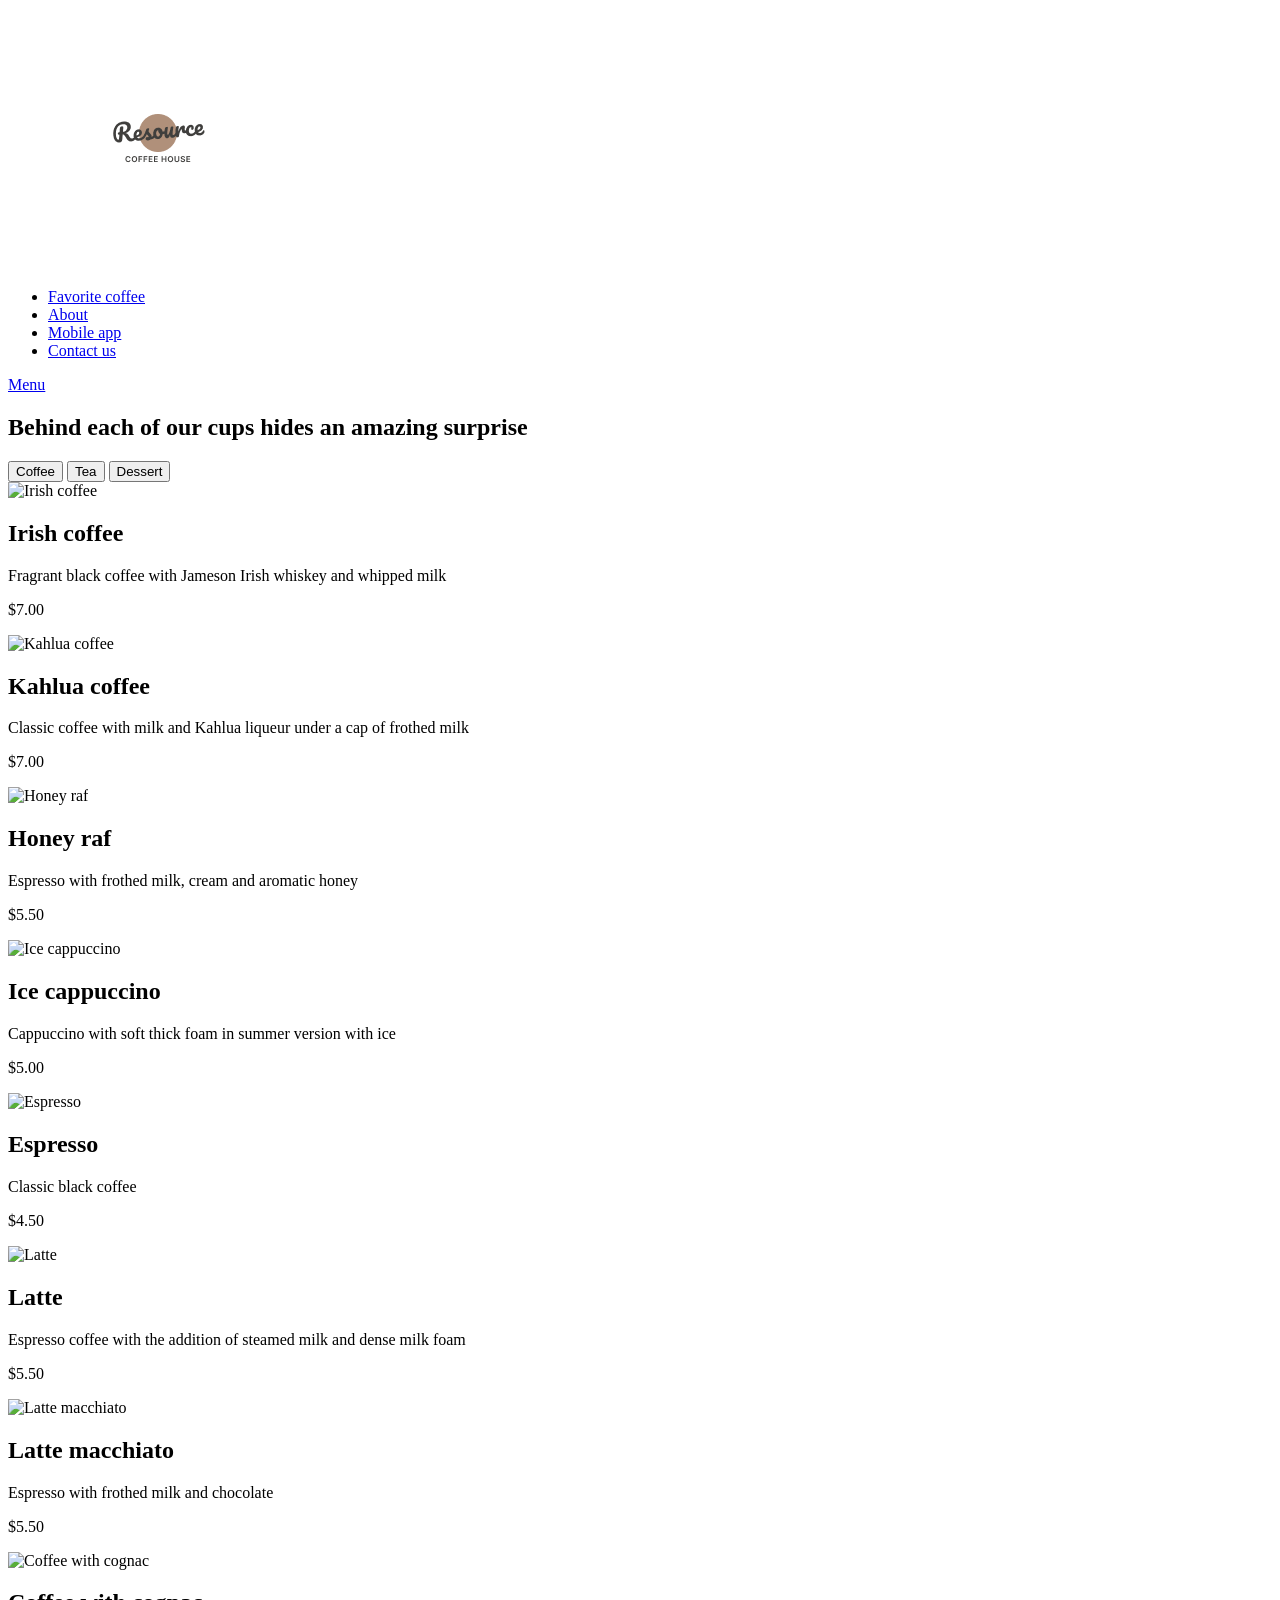
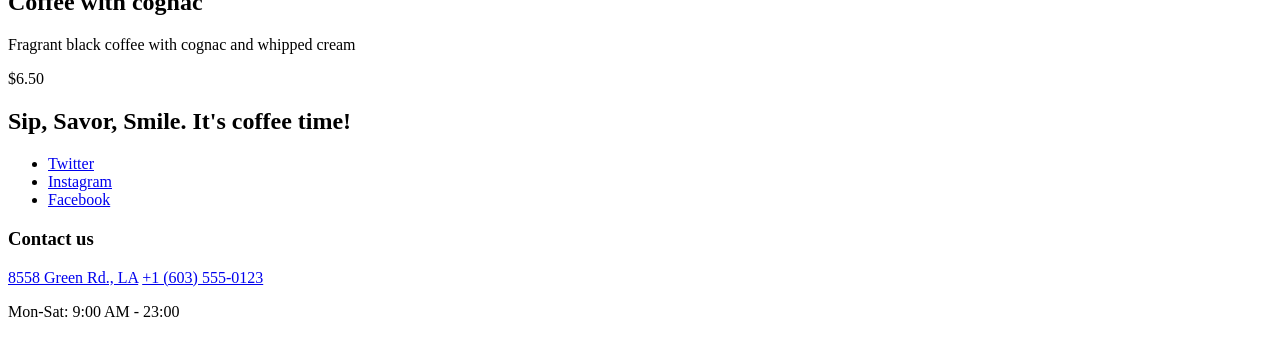
==== menu.html @ c52bccf4 "feat: add menu page markup" ====
<!doctype html>
<html lang="en">
  <head>
    <meta charset="UTF-8" />
    <meta name="viewport" content="width=device-width, initial-scale=1.0" />
    <title>Menu | Coffee House</title>
  </head>
  <body>
    <header class="header">
      <a class="logo" href="./index.html" aria-label="Coffee House home">
        <img class="logo__image" src="./images/Logo.png" alt="Coffee House" />
      </a>

      <nav class="nav" aria-label="Primary navigation">
        <ul class="nav__list">
          <li class="nav__item">
            <a class="nav__link" href="./index.html#favorite">Favorite coffee</a>
          </li>
          <li class="nav__item">
            <a class="nav__link" href="./index.html#about">About</a>
          </li>
          <li class="nav__item">
            <a class="nav__link" href="./index.html#mobile-app">Mobile app</a>
          </li>
          <li class="nav__item">
            <a class="nav__link" href="#contacts">Contact us</a>
          </li>
        </ul>
      </nav>

      <a class="menu-link" href="./menu.html">Menu</a>
    </header>

    <main class="main">
      <section class="menu">
        <h1 class="menu__title">
          Behind each of our cups hides an <span class="menu__title-accent">amazing surprise</span>
        </h1>

        <div class="menu__categories">
          <button class="menu__category menu__category--active" type="button">Coffee</button>
          <button class="menu__category" type="button">Tea</button>
          <button class="menu__category" type="button">Dessert</button>
        </div>

        <div class="menu__cards">
          <article class="product-card">
            <img class="product-card__image" src="./images/coffee-1.jpg" alt="Irish coffee" />
            <h2 class="product-card__title">Irish coffee</h2>
            <p class="product-card__text">Fragrant black coffee with Jameson Irish whiskey and whipped milk</p>
            <p class="product-card__price">$7.00</p>
          </article>

          <article class="product-card">
            <img class="product-card__image" src="./images/coffee-2.jpg" alt="Kahlua coffee" />
            <h2 class="product-card__title">Kahlua coffee</h2>
            <p class="product-card__text">Classic coffee with milk and Kahlua liqueur under a cap of frothed milk</p>
            <p class="product-card__price">$7.00</p>
          </article>

          <article class="product-card">
            <img class="product-card__image" src="./images/coffee-3.jpg" alt="Honey raf" />
            <h2 class="product-card__title">Honey raf</h2>
            <p class="product-card__text">Espresso with frothed milk, cream and aromatic honey</p>
            <p class="product-card__price">$5.50</p>
          </article>

          <article class="product-card">
            <img class="product-card__image" src="./images/coffee-4.jpg" alt="Ice cappuccino" />
            <h2 class="product-card__title">Ice cappuccino</h2>
            <p class="product-card__text">Cappuccino with soft thick foam in summer version with ice</p>
            <p class="product-card__price">$5.00</p>
          </article>

          <article class="product-card">
            <img class="product-card__image" src="./images/coffee-5.jpg" alt="Espresso" />
            <h2 class="product-card__title">Espresso</h2>
            <p class="product-card__text">Classic black coffee</p>
            <p class="product-card__price">$4.50</p>
          </article>

          <article class="product-card">
            <img class="product-card__image" src="./images/coffee-6.jpg" alt="Latte" />
            <h2 class="product-card__title">Latte</h2>
            <p class="product-card__text">Espresso coffee with the addition of steamed milk and dense milk foam</p>
            <p class="product-card__price">$5.50</p>
          </article>

          <article class="product-card">
            <img class="product-card__image" src="./images/coffee-7.jpg" alt="Latte macchiato" />
            <h2 class="product-card__title">Latte macchiato</h2>
            <p class="product-card__text">Espresso with frothed milk and chocolate</p>
            <p class="product-card__price">$5.50</p>
          </article>

          <article class="product-card">
            <img class="product-card__image" src="./images/coffee-8.jpg" alt="Coffee with cognac" />
            <h2 class="product-card__title">Coffee with cognac</h2>
            <p class="product-card__text">Fragrant black coffee with cognac and whipped cream</p>
            <p class="product-card__price">$6.50</p>
          </article>
        </div>
      </section>
    </main>

    <footer class="footer" id="contacts">
      <div class="footer__content">
        <h2 class="footer__title">
          Sip, Savor, Smile. <span class="footer__title-accent">It's coffee time!</span>
        </h2>

        <ul class="socials">
          <li class="socials__item">
            <a class="socials__link" href="#">Twitter</a>
          </li>
          <li class="socials__item">
            <a class="socials__link" href="#">Instagram</a>
          </li>
          <li class="socials__item">
            <a class="socials__link" href="#">Facebook</a>
          </li>
        </ul>
      </div>

      <div class="contacts">
        <h3 class="contacts__title">Contact us</h3>
        <a class="contacts__link" href="https://maps.google.com/?q=8558+Green+Rd,+LA" target="_blank">8558 Green Rd., LA</a>
        <a class="contacts__link" href="tel:+16035550123">+1 (603) 555-0123</a>
        <p class="contacts__text">Mon-Sat: 9:00 AM - 23:00</p>
      </div>
    </footer>
  </body>
</html>
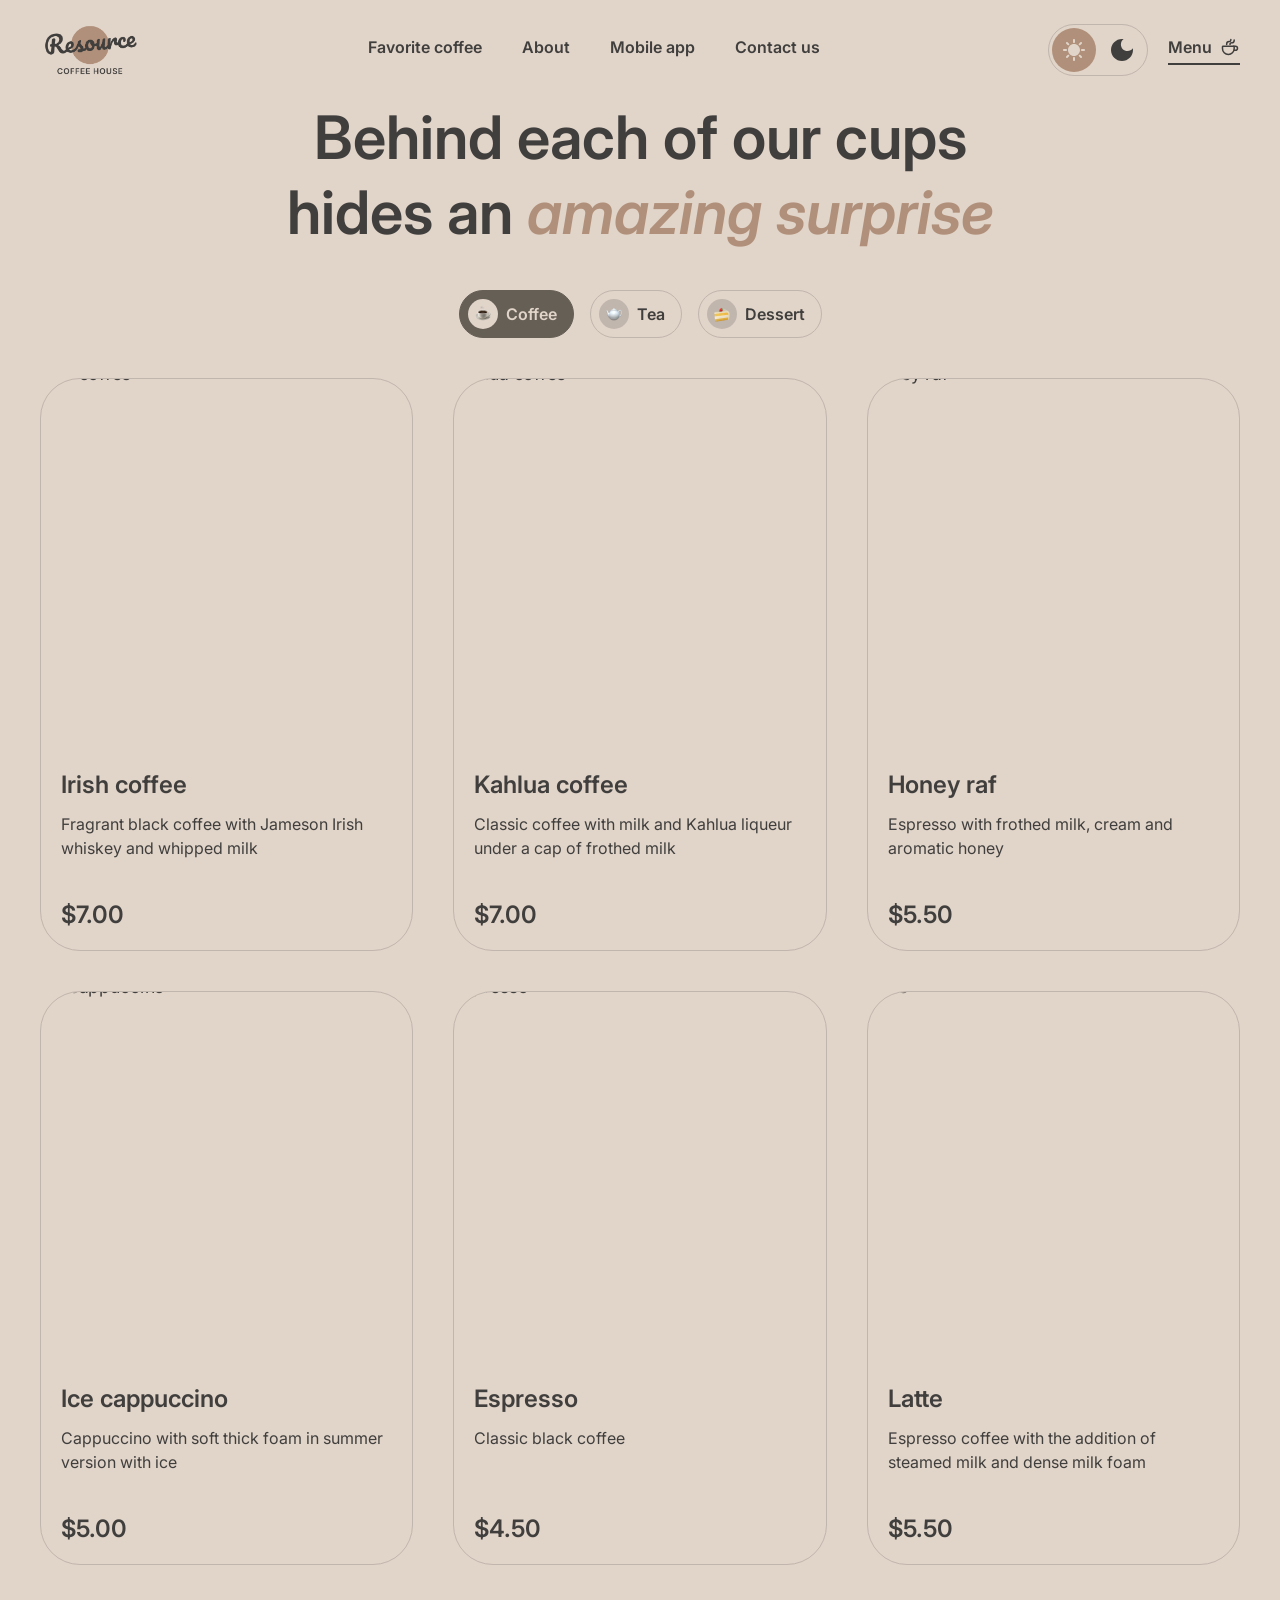
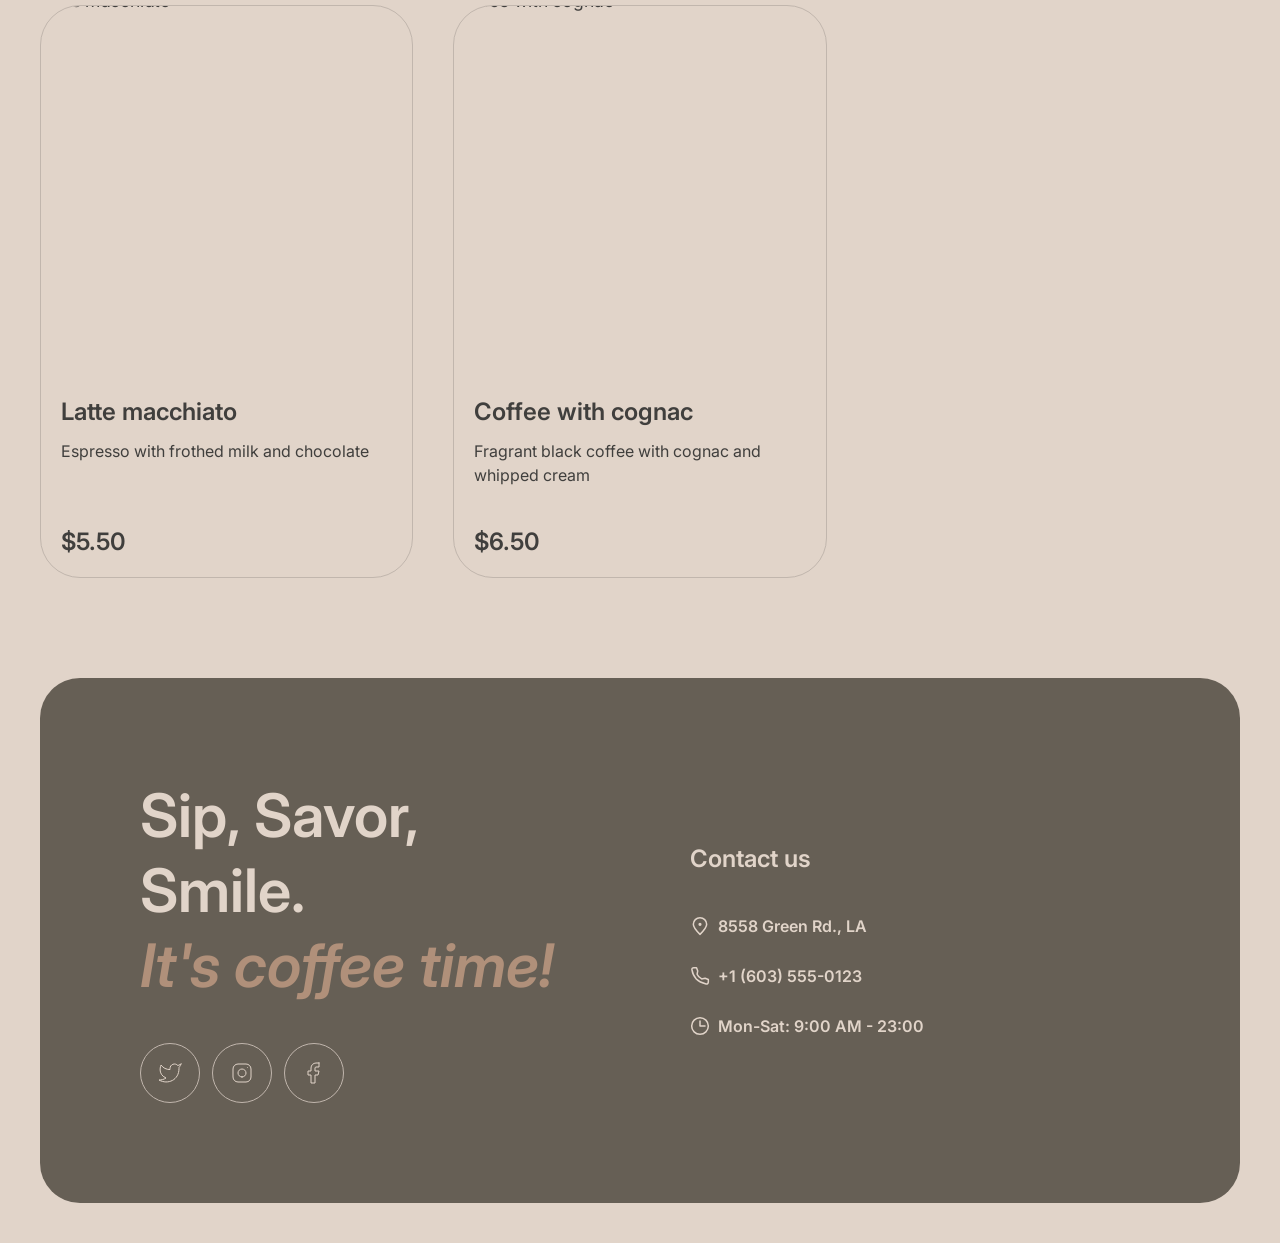
==== commit cb156efd: "feat: complete coffee house responsive layout" ====
--- a/menu.html
+++ b/menu.html
@@ -4,129 +4,243 @@
     <meta charset="UTF-8" />
     <meta name="viewport" content="width=device-width, initial-scale=1.0" />
     <title>Menu | Coffee House</title>
+    <link rel="preconnect" href="https://fonts.googleapis.com" />
+    <link rel="preconnect" href="https://fonts.gstatic.com" crossorigin />
+    <link href="https://fonts.googleapis.com/css2?family=Inter:ital,wght@0,400;0,600;1,600&display=swap" rel="stylesheet" />
+    <link rel="stylesheet" href="./styles.css" />
   </head>
   <body>
     <header class="header">
-      <a class="logo" href="./index.html" aria-label="Coffee House home">
-        <img class="logo__image" src="./images/Logo.png" alt="Coffee House" />
-      </a>
-
-      <nav class="nav" aria-label="Primary navigation">
-        <ul class="nav__list">
-          <li class="nav__item">
-            <a class="nav__link" href="./index.html#favorite">Favorite coffee</a>
-          </li>
-          <li class="nav__item">
-            <a class="nav__link" href="./index.html#about">About</a>
-          </li>
-          <li class="nav__item">
-            <a class="nav__link" href="./index.html#mobile-app">Mobile app</a>
-          </li>
-          <li class="nav__item">
-            <a class="nav__link" href="#contacts">Contact us</a>
-          </li>
-        </ul>
-      </nav>
-
-      <a class="menu-link" href="./menu.html">Menu</a>
+      <div class="container header__container">
+        <a class="logo" href="./index.html">
+          <img class="logo__image" src="./images/Logo/logo.png" alt="Coffee House" />
+        </a>
+
+        <nav class="nav">
+          <ul class="nav__list">
+            <li class="nav__item">
+              <a class="nav__link" href="./index.html#favorite">Favorite coffee</a>
+            </li>
+            <li class="nav__item">
+              <a class="nav__link" href="./index.html#about">About</a>
+            </li>
+            <li class="nav__item">
+              <a class="nav__link" href="./index.html#mobile-app">Mobile app</a>
+            </li>
+            <li class="nav__item">
+              <a class="nav__link" href="#contacts">Contact us</a>
+            </li>
+          </ul>
+        </nav>
+
+        <div class="header__controls">
+          <div class="theme-switcher">
+            <button class="theme-switcher__button theme-switcher__button--active" type="button">
+              <img class="theme-switcher__icon" src="./images/Icons/Sun-light.svg" alt="" />
+            </button>
+            <button class="theme-switcher__button theme-switcher__button--inactive" type="button">
+              <img class="theme-switcher__icon" src="./images/Icons/Dark.svg" alt="" />
+            </button>
+          </div>
+
+          <span class="menu-link menu-link--active">
+            Menu
+            <img class="menu-link__icon" src="./images/Icons/coffee-cup.svg" alt="" />
+          </span>
+
+          <div class="header__burger">
+            <img class="header__burger-image" src="./images/Icons/menu.svg" alt="" />
+          </div>
+        </div>
+      </div>
     </header>
 
     <main class="main">
-      <section class="menu">
-        <h1 class="menu__title">
-          Behind each of our cups hides an <span class="menu__title-accent">amazing surprise</span>
-        </h1>
-
-        <div class="menu__categories">
-          <button class="menu__category menu__category--active" type="button">Coffee</button>
-          <button class="menu__category" type="button">Tea</button>
-          <button class="menu__category" type="button">Dessert</button>
+      <div class="container">
+        <section class="menu">
+          <h1 class="menu__title">
+            Behind each of our cups hides an <span class="menu__title-accent">amazing surprise</span>
+          </h1>
+
+          <div class="menu__categories">
+            <button class="menu__category menu__category--active" type="button" disabled>
+              <span class="menu__category-icon">
+                <img class="menu__category-image" src="./images/Icons/coffee.png" alt="" />
+              </span>
+              Coffee
+            </button>
+            <button class="menu__category menu__category--available" type="button">
+              <span class="menu__category-icon">
+                <img class="menu__category-image" src="./images/Icons/tea.png" alt="" />
+              </span>
+              Tea
+            </button>
+            <button class="menu__category menu__category--available" type="button">
+              <span class="menu__category-icon">
+                <img class="menu__category-image" src="./images/Icons/cake.png" alt="" />
+              </span>
+              Dessert
+            </button>
+          </div>
+
+          <div class="menu__cards">
+            <article class="product-card">
+              <div class="product-card__image-wrapper">
+                <img class="product-card__image" src="./images/coffee-1.jpg" alt="Irish coffee" />
+              </div>
+              <div class="product-card__content">
+                <div class="product-card__description">
+                  <h2 class="product-card__title">Irish coffee</h2>
+                  <p class="product-card__text">Fragrant black coffee with Jameson Irish whiskey and whipped milk</p>
+                </div>
+                <p class="product-card__price">$7.00</p>
+              </div>
+            </article>
+
+            <article class="product-card">
+              <div class="product-card__image-wrapper">
+                <img class="product-card__image" src="./images/coffee-2.jpg" alt="Kahlua coffee" />
+              </div>
+              <div class="product-card__content">
+                <div class="product-card__description">
+                  <h2 class="product-card__title">Kahlua coffee</h2>
+                  <p class="product-card__text">Classic coffee with milk and Kahlua liqueur under a cap of frothed milk</p>
+                </div>
+                <p class="product-card__price">$7.00</p>
+              </div>
+            </article>
+
+            <article class="product-card">
+              <div class="product-card__image-wrapper">
+                <img class="product-card__image" src="./images/coffee-3.jpg" alt="Honey raf" />
+              </div>
+              <div class="product-card__content">
+                <div class="product-card__description">
+                  <h2 class="product-card__title">Honey raf</h2>
+                  <p class="product-card__text">Espresso with frothed milk, cream and aromatic honey</p>
+                </div>
+                <p class="product-card__price">$5.50</p>
+              </div>
+            </article>
+
+            <article class="product-card">
+              <div class="product-card__image-wrapper">
+                <img class="product-card__image" src="./images/coffee-4.jpg" alt="Ice cappuccino" />
+              </div>
+              <div class="product-card__content">
+                <div class="product-card__description">
+                  <h2 class="product-card__title">Ice cappuccino</h2>
+                  <p class="product-card__text">Cappuccino with soft thick foam in summer version with ice</p>
+                </div>
+                <p class="product-card__price">$5.00</p>
+              </div>
+            </article>
+
+            <article class="product-card">
+              <div class="product-card__image-wrapper">
+                <img class="product-card__image" src="./images/coffee-5.jpg" alt="Espresso" />
+              </div>
+              <div class="product-card__content">
+                <div class="product-card__description">
+                  <h2 class="product-card__title">Espresso</h2>
+                  <p class="product-card__text">Classic black coffee</p>
+                </div>
+                <p class="product-card__price">$4.50</p>
+              </div>
+            </article>
+
+            <article class="product-card">
+              <div class="product-card__image-wrapper">
+                <img class="product-card__image" src="./images/coffee-6.jpg" alt="Latte" />
+              </div>
+              <div class="product-card__content">
+                <div class="product-card__description">
+                  <h2 class="product-card__title">Latte</h2>
+                  <p class="product-card__text">Espresso coffee with the addition of steamed milk and dense milk foam</p>
+                </div>
+                <p class="product-card__price">$5.50</p>
+              </div>
+            </article>
+
+            <article class="product-card">
+              <div class="product-card__image-wrapper">
+                <img class="product-card__image" src="./images/coffee-7.jpg" alt="Latte macchiato" />
+              </div>
+              <div class="product-card__content">
+                <div class="product-card__description">
+                  <h2 class="product-card__title">Latte macchiato</h2>
+                  <p class="product-card__text">Espresso with frothed milk and chocolate</p>
+                </div>
+                <p class="product-card__price">$5.50</p>
+              </div>
+            </article>
+
+            <article class="product-card">
+              <div class="product-card__image-wrapper">
+                <img class="product-card__image" src="./images/coffee-8.jpg" alt="Coffee with cognac" />
+              </div>
+              <div class="product-card__content">
+                <div class="product-card__description">
+                  <h2 class="product-card__title">Coffee with cognac</h2>
+                  <p class="product-card__text">Fragrant black coffee with cognac and whipped cream</p>
+                </div>
+                <p class="product-card__price">$6.50</p>
+              </div>
+            </article>
+          </div>
+
+          <button class="menu__more-button" type="button">
+            <img class="menu__more-icon" src="./images/Icons/refresh.svg" alt="" />
+          </button>
+        </section>
+      </div>
+    </main>
+
+    <footer class="footer" id="contacts">
+      <div class="container footer__container">
+        <div class="footer__content">
+          <h2 class="section-title footer__title">
+            Sip, Savor, Smile.<br />
+            <span class="footer__title-accent">It's coffee time!</span>
+          </h2>
+
+          <ul class="socials">
+            <li class="socials__item">
+              <a class="socials__link" href="#">
+                <img class="socials__icon socials__icon--twitter" src="./images/Icons/twitter.svg" alt="" />
+              </a>
+            </li>
+            <li class="socials__item">
+              <a class="socials__link" href="#">
+                <img class="socials__icon socials__icon--instagram" src="./images/Icons/instagram.svg" alt="" />
+              </a>
+            </li>
+            <li class="socials__item">
+              <a class="socials__link" href="#">
+                <img class="socials__icon socials__icon--facebook" src="./images/Icons/facebook.svg" alt="" />
+              </a>
+            </li>
+          </ul>
         </div>
 
-        <div class="menu__cards">
-          <article class="product-card">
-            <img class="product-card__image" src="./images/coffee-1.jpg" alt="Irish coffee" />
-            <h2 class="product-card__title">Irish coffee</h2>
-            <p class="product-card__text">Fragrant black coffee with Jameson Irish whiskey and whipped milk</p>
-            <p class="product-card__price">$7.00</p>
-          </article>
-
-          <article class="product-card">
-            <img class="product-card__image" src="./images/coffee-2.jpg" alt="Kahlua coffee" />
-            <h2 class="product-card__title">Kahlua coffee</h2>
-            <p class="product-card__text">Classic coffee with milk and Kahlua liqueur under a cap of frothed milk</p>
-            <p class="product-card__price">$7.00</p>
-          </article>
-
-          <article class="product-card">
-            <img class="product-card__image" src="./images/coffee-3.jpg" alt="Honey raf" />
-            <h2 class="product-card__title">Honey raf</h2>
-            <p class="product-card__text">Espresso with frothed milk, cream and aromatic honey</p>
-            <p class="product-card__price">$5.50</p>
-          </article>
-
-          <article class="product-card">
-            <img class="product-card__image" src="./images/coffee-4.jpg" alt="Ice cappuccino" />
-            <h2 class="product-card__title">Ice cappuccino</h2>
-            <p class="product-card__text">Cappuccino with soft thick foam in summer version with ice</p>
-            <p class="product-card__price">$5.00</p>
-          </article>
-
-          <article class="product-card">
-            <img class="product-card__image" src="./images/coffee-5.jpg" alt="Espresso" />
-            <h2 class="product-card__title">Espresso</h2>
-            <p class="product-card__text">Classic black coffee</p>
-            <p class="product-card__price">$4.50</p>
-          </article>
-
-          <article class="product-card">
-            <img class="product-card__image" src="./images/coffee-6.jpg" alt="Latte" />
-            <h2 class="product-card__title">Latte</h2>
-            <p class="product-card__text">Espresso coffee with the addition of steamed milk and dense milk foam</p>
-            <p class="product-card__price">$5.50</p>
-          </article>
-
-          <article class="product-card">
-            <img class="product-card__image" src="./images/coffee-7.jpg" alt="Latte macchiato" />
-            <h2 class="product-card__title">Latte macchiato</h2>
-            <p class="product-card__text">Espresso with frothed milk and chocolate</p>
-            <p class="product-card__price">$5.50</p>
-          </article>
-
-          <article class="product-card">
-            <img class="product-card__image" src="./images/coffee-8.jpg" alt="Coffee with cognac" />
-            <h2 class="product-card__title">Coffee with cognac</h2>
-            <p class="product-card__text">Fragrant black coffee with cognac and whipped cream</p>
-            <p class="product-card__price">$6.50</p>
-          </article>
+        <div class="contacts">
+          <h3 class="contacts__title">Contact us</h3>
+
+          <div class="contacts__list">
+            <a class="contacts__link" href="https://maps.google.com/?q=8558+Green+Rd,+LA" target="_blank">
+              <img class="contacts__icon" src="./images/Icons/pin-alt.svg" alt="" />
+              8558 Green Rd., LA
+            </a>
+            <a class="contacts__link" href="tel:+16035550123">
+              <img class="contacts__icon" src="./images/Icons/phone.svg" alt="" />
+              +1 (603) 555-0123
+            </a>
+            <p class="contacts__text">
+              <img class="contacts__icon" src="./images/Icons/clock.svg" alt="" />
+              Mon-Sat: 9:00 AM - 23:00
+            </p>
+          </div>
         </div>
-      </section>
-    </main>
-
-    <footer class="footer" id="contacts">
-      <div class="footer__content">
-        <h2 class="footer__title">
-          Sip, Savor, Smile. <span class="footer__title-accent">It's coffee time!</span>
-        </h2>
-
-        <ul class="socials">
-          <li class="socials__item">
-            <a class="socials__link" href="#">Twitter</a>
-          </li>
-          <li class="socials__item">
-            <a class="socials__link" href="#">Instagram</a>
-          </li>
-          <li class="socials__item">
-            <a class="socials__link" href="#">Facebook</a>
-          </li>
-        </ul>
-      </div>
-
-      <div class="contacts">
-        <h3 class="contacts__title">Contact us</h3>
-        <a class="contacts__link" href="https://maps.google.com/?q=8558+Green+Rd,+LA" target="_blank">8558 Green Rd., LA</a>
-        <a class="contacts__link" href="tel:+16035550123">+1 (603) 555-0123</a>
-        <p class="contacts__text">Mon-Sat: 9:00 AM - 23:00</p>
       </div>
     </footer>
   </body>
--- a/styles.css
+++ b/styles.css
@@ -0,0 +1,1080 @@
+:root {
+  --text-primary: #403f3d;
+  --text-inverse: #e1d4c9;
+  --text-accent: #b0907a;
+  --text-stroke-dark: #000000;
+
+  --bg-page: #e1d4c9;
+  --bg-container: #665f55;
+  --bg-button: #e1d4c9;
+  --bg-modal: #e1d4c9;
+  --bg-modal-control: #665f55;
+
+  --border-primary: #665f55;
+  --border-inverse: #c1b6ad;
+
+  --font-family-main: Inter, sans-serif;
+  --font-weight-regular: 400;
+  --font-weight-semibold: 600;
+  --font-style-accent: italic;
+  --line-height-heading: 1.05;
+  --line-height-heading-tablet: 1.25;
+  --line-height-hero-mobile: 1.15;
+  --line-height-body: 1.5;
+  --hero-image-height-desktop: 644px;
+  --hero-image-height-mobile: 552px;
+
+  --font-size-body: 16px;
+  --font-size-caption: 10px;
+  --font-size-card-title: 24px;
+  --line-height-card-title: 1.25;
+  --font-size-heading-mobile: 32px;
+  --font-size-heading-tablet: 42px;
+  --font-size-heading-desktop: 60px;
+  --font-size-hero-desktop: 72px;
+
+  --border-width-default: 1px;
+  --icon-size-small: 20px;
+
+  --space-4: 4px;
+  --space-8: 8px;
+  --space-12: 12px;
+  --space-14: 14px;
+  --space-16: 16px;
+  --space-20: 20px;
+  --space-24: 24px;
+  --space-28: 28px;
+  --space-32: 32px;
+  --space-36: 36px;
+  --space-40: 40px;
+  --space-60: 60px;
+  --space-80: 80px;
+  --space-100: 100px;
+
+  --container-width: 1360px;
+  --product-card-width: 310px;
+  --radius-20: 20px;
+  --radius-40: 40px;
+  --radius-round: 100px;
+  --transition-base: 0.3s ease;
+}
+
+* {
+  box-sizing: border-box;
+}
+
+html {
+  scroll-behavior: smooth;
+}
+
+body {
+  margin: 0;
+  background-color: var(--bg-page);
+  color: var(--text-primary);
+  font-family: var(--font-family-main);
+  font-size: var(--font-size-body);
+  font-weight: var(--font-weight-regular);
+  line-height: var(--line-height-body);
+}
+
+img {
+  max-width: 100%;
+  display: block;
+}
+
+a {
+  color: inherit;
+  text-decoration: none;
+}
+
+button {
+  margin: 0;
+  padding: 0;
+  border: 0;
+  background: none;
+  font: inherit;
+  color: inherit;
+}
+
+.container {
+  width: 100%;
+  max-width: var(--container-width);
+}
+
+.header {
+  display: flex;
+  justify-content: center;
+  margin: var(--space-20) 0;
+  padding: 0 var(--space-40);
+}
+
+.main,
+.footer {
+  display: flex;
+  justify-content: center;
+  padding: 0 var(--space-40);
+}
+
+.header__container {
+  display: flex;
+  align-items: center;
+  justify-content: space-between;
+  min-height: 60px;
+}
+
+.logo {
+  display: block;
+  width: 100px;
+}
+
+.logo__image {
+  width: 100%;
+}
+
+.nav__list {
+  display: flex;
+  gap: var(--space-40);
+  margin: 0;
+  padding: 0;
+  list-style: none;
+}
+
+.nav__link,
+.menu-link {
+  padding-bottom: var(--space-4);
+  border-bottom-width: 2px;
+  border-bottom-style: solid;
+  border-bottom-color: transparent;
+  font-weight: var(--font-weight-semibold);
+  transition: border-color var(--transition-base);
+}
+
+.nav__link {
+  display: inline-block;
+}
+
+.menu-link--active {
+  border-bottom-color: var(--text-primary);
+  cursor: default;
+}
+
+.header__controls {
+  display: flex;
+  flex-direction: row;
+  align-items: center;
+  gap: var(--space-20);
+}
+
+.header__burger {
+  display: none;
+  align-items: center;
+  justify-content: center;
+  width: 44px;
+  height: 44px;
+  border-width: var(--border-width-default);
+  border-style: solid;
+  border-color: var(--border-primary);
+  border-radius: var(--radius-round);
+}
+
+.header__burger-image {
+  width: 18px;
+  height: 10px;
+}
+
+.theme-switcher {
+  display: flex;
+  align-items: center;
+  gap: var(--space-4);
+  height: 52px;
+  padding: 3px;
+  border-width: var(--border-width-default);
+  border-style: solid;
+  border-color: var(--border-inverse);
+  border-radius: var(--radius-round);
+  transition:
+    background-color var(--transition-base),
+    border-color var(--transition-base);
+}
+
+.theme-switcher__button {
+  display: flex;
+  align-items: center;
+  justify-content: center;
+  width: 44px;
+  height: 44px;
+  border-radius: var(--radius-round);
+  cursor: pointer;
+  transition: background-color var(--transition-base);
+}
+
+.theme-switcher__button--active {
+  background-color: var(--text-accent);
+  cursor: default;
+}
+
+.theme-switcher__icon {
+  width: 22px;
+  height: 22px;
+}
+
+.menu-link {
+  display: flex;
+  align-items: center;
+  gap: var(--space-8);
+}
+
+.menu-link__icon {
+  width: var(--icon-size-small);
+  height: var(--icon-size-small);
+}
+
+.main {
+  margin-bottom: var(--space-100);
+}
+
+.main__container {
+  display: flex;
+  flex-direction: column;
+  gap: var(--space-100);
+}
+
+.section-title {
+  margin: 0;
+  font-size: var(--font-size-heading-desktop);
+  font-weight: var(--font-weight-semibold);
+  line-height: var(--line-height-heading-tablet);
+  letter-spacing: 0;
+}
+
+.section-title--stroke {
+  -webkit-text-stroke-width: 1px;
+  -webkit-text-stroke-color: var(--text-stroke-dark);
+  paint-order: stroke fill;
+}
+
+.hero {
+  position: relative;
+  border-radius: var(--radius-40);
+  overflow: hidden;
+}
+
+.hero__image {
+  width: 100%;
+  height: var(--hero-image-height-desktop);
+  object-fit: cover;
+}
+
+.hero__content {
+  position: absolute;
+  top: var(--space-100);
+  right: var(--space-100);
+  bottom: var(--space-100);
+  left: var(--space-100);
+  display: flex;
+  flex-direction: column;
+  gap: var(--space-40);
+  max-width: 530px;
+  color: var(--text-inverse);
+}
+
+.hero__title {
+  margin: 0;
+  font-size: var(--font-size-hero-desktop);
+  font-weight: var(--font-weight-semibold);
+  line-height: var(--line-height-heading);
+  letter-spacing: 0;
+  -webkit-text-stroke-width: 1px;
+  -webkit-text-stroke-color: var(--text-stroke-dark);
+  paint-order: stroke fill;
+}
+
+.hero__title-accent {
+  color: var(--text-accent);
+  font-style: var(--font-style-accent);
+}
+
+.hero__text {
+  margin: 0;
+  font-size: var(--font-size-body);
+  font-weight: var(--font-weight-regular);
+  line-height: var(--line-height-body);
+  letter-spacing: 0;
+}
+
+.button {
+  align-self: flex-start;
+  display: flex;
+  align-items: center;
+  justify-content: center;
+  gap: var(--space-8);
+  min-width: 200px;
+  padding: var(--space-20);
+  border-radius: var(--radius-round);
+  background-color: var(--bg-button);
+  color: var(--text-primary);
+  font-weight: var(--font-weight-semibold);
+  transition:
+    background-color var(--transition-base),
+    border-color var(--transition-base),
+    color var(--transition-base);
+  text-align: center;
+}
+
+.hero__button-icon {
+  display: none;
+  width: var(--icon-size-small);
+  height: var(--icon-size-small);
+}
+
+.favorite {
+  display: flex;
+  flex-direction: column;
+  gap: var(--space-40);
+}
+
+.favorite__title {
+  text-align: center;
+}
+
+.favorite__title-accent {
+  color: var(--text-accent);
+  font-style: var(--font-style-accent);
+}
+
+.slider {
+  display: flex;
+  align-items: center;
+  justify-content: space-between;
+}
+
+.slider__button {
+  display: flex;
+  align-items: center;
+  justify-content: center;
+  width: 60px;
+  height: 60px;
+  padding: 0;
+  border-width: var(--border-width-default);
+  border-style: solid;
+  border-color: var(--border-primary);
+  border-radius: var(--radius-round);
+  background-color: transparent;
+  cursor: pointer;
+  transition:
+    background-color var(--transition-base),
+    border-color var(--transition-base);
+}
+
+.slider__icon {
+  width: 24px;
+  height: 24px;
+}
+
+.coffee-card {
+  display: flex;
+  flex-direction: column;
+  align-items: center;
+  gap: var(--space-20);
+  max-width: 480px;
+  text-align: center;
+}
+
+.coffee-card__content {
+  display: flex;
+  flex-direction: column;
+  gap: var(--space-16);
+}
+
+.coffee-card__title {
+  margin: 0;
+  font-size: var(--font-size-card-title);
+  font-weight: var(--font-weight-semibold);
+  line-height: var(--line-height-card-title);
+}
+
+.coffee-card__text,
+.coffee-card__price {
+  margin: 0;
+}
+
+.coffee-card__price {
+  font-size: var(--font-size-card-title);
+  font-weight: var(--font-weight-semibold);
+  line-height: var(--line-height-card-title);
+}
+
+.slider-pagination {
+  display: flex;
+  justify-content: center;
+  gap: var(--space-12);
+}
+
+.slider-pagination__item {
+  width: 40px;
+  height: 4px;
+  border-radius: var(--radius-round);
+  background-color: var(--border-inverse);
+}
+
+.slider-pagination__item--active {
+  background-color: var(--border-primary);
+}
+
+.about {
+  display: flex;
+  flex-direction: column;
+  gap: var(--space-40);
+}
+
+.about__title {
+  width: 100%;
+  text-align: justify;
+}
+
+.about__title-accent {
+  color: var(--text-accent);
+  font-style: var(--font-style-accent);
+}
+
+.about__gallery {
+  display: flex;
+  gap: var(--space-40);
+}
+
+.about__column {
+  display: flex;
+  flex-direction: column;
+  gap: var(--space-40);
+  width: 100%;
+}
+
+.about__image-wrapper {
+  width: 100%;
+  border-radius: var(--radius-20);
+  overflow: hidden;
+}
+
+.about__image-wrapper--large {
+  height: 590px;
+}
+
+.about__image-wrapper--small {
+  height: 430px;
+}
+
+.about__image {
+  width: 100%;
+  height: 100%;
+  object-fit: cover;
+  transform: scale(1.1);
+  transition: transform var(--transition-base);
+}
+
+.mobile-app {
+  display: flex;
+  align-items: center;
+  justify-content: space-between;
+  gap: var(--space-100);
+}
+
+.mobile-app__content {
+  display: flex;
+  flex-direction: column;
+  flex: 1 1 0;
+  gap: var(--space-40);
+  max-width: 630px;
+  min-width: 0;
+}
+
+.mobile-app__title-accent {
+  color: var(--text-accent);
+  font-style: var(--font-style-accent);
+}
+
+.mobile-app__text {
+  margin: 0;
+  font-size: var(--font-size-body);
+  font-weight: var(--font-weight-regular);
+  line-height: var(--line-height-body);
+  letter-spacing: 0;
+}
+
+.mobile-app__links {
+  display: flex;
+  gap: var(--space-20);
+}
+
+.store-link {
+  display: flex;
+  align-items: center;
+  gap: var(--space-8);
+  width: 200px;
+  min-height: 64px;
+  padding: var(--space-12) var(--space-20);
+  border-width: var(--border-width-default);
+  border-style: solid;
+  border-color: var(--border-primary);
+  border-radius: var(--radius-round);
+  color: var(--text-primary);
+  font-weight: var(--font-weight-semibold);
+  transition:
+    background-color var(--transition-base),
+    border-color var(--transition-base),
+    color var(--transition-base);
+}
+
+.store-link__icon {
+  flex: 0 0 36px;
+  width: 36px;
+  height: 36px;
+}
+
+.store-link__content {
+  display: flex;
+  flex-direction: column;
+}
+
+.store-link__caption {
+  font-size: var(--font-size-caption);
+  line-height: 1.4;
+}
+
+.store-link__name {
+  font-size: var(--font-size-body);
+  line-height: var(--line-height-body);
+}
+
+.mobile-app__media {
+  flex: 1 1 0;
+  max-width: 630px;
+  min-width: 0;
+}
+
+.mobile-app__image {
+  width: 100%;
+}
+
+.menu {
+  display: flex;
+  flex-direction: column;
+  align-items: center;
+  gap: var(--space-40);
+}
+
+.menu__title {
+  max-width: 800px;
+  margin: 0;
+  font-size: var(--font-size-heading-desktop);
+  font-weight: var(--font-weight-semibold);
+  line-height: var(--line-height-heading-tablet);
+  letter-spacing: 0;
+  text-align: center;
+}
+
+.menu__title-accent {
+  color: var(--text-accent);
+  font-style: var(--font-style-accent);
+}
+
+.menu__categories {
+  display: flex;
+  flex-wrap: wrap;
+  justify-content: center;
+  gap: var(--space-16);
+}
+
+.menu__category {
+  display: flex;
+  align-items: center;
+  justify-content: center;
+  gap: var(--space-8);
+  min-height: 46px;
+  padding: var(--space-8) var(--space-16) var(--space-8) var(--space-8);
+  border-width: var(--border-width-default);
+  border-style: solid;
+  border-color: var(--border-inverse);
+  border-radius: var(--radius-round);
+  font-weight: var(--font-weight-semibold);
+  cursor: pointer;
+  transition:
+    background-color var(--transition-base),
+    border-color var(--transition-base),
+    color var(--transition-base);
+}
+
+.menu__category--active {
+  background-color: var(--bg-container);
+  border-color: var(--bg-container);
+  color: var(--text-inverse);
+  cursor: default;
+  opacity: 1;
+}
+
+.menu__category-icon {
+  display: flex;
+  align-items: center;
+  justify-content: center;
+  width: 30px;
+  height: 30px;
+  border-radius: var(--radius-round);
+  background-color: var(--border-inverse);
+}
+
+.menu__category--active .menu__category-icon {
+  background-color: var(--bg-page);
+}
+
+.menu__category-image {
+  width: 16px;
+  height: 16px;
+}
+
+.menu__cards {
+  display: grid;
+  grid-template-columns: repeat(4, var(--product-card-width));
+  gap: var(--space-40);
+  width: 100%;
+}
+
+.menu__more-button {
+  display: none;
+  align-items: center;
+  justify-content: center;
+  width: 60px;
+  height: 60px;
+  padding: 0;
+  border-width: var(--border-width-default);
+  border-style: solid;
+  border-color: var(--border-primary);
+  border-radius: var(--radius-round);
+  background-color: transparent;
+}
+
+.menu__more-icon {
+  width: 24px;
+  height: 24px;
+}
+
+.product-card {
+  display: flex;
+  flex-direction: column;
+  min-height: 506px;
+  border-width: var(--border-width-default);
+  border-style: solid;
+  border-color: var(--border-inverse);
+  border-radius: var(--radius-40);
+  overflow: hidden;
+  cursor: pointer;
+}
+
+.product-card__image-wrapper {
+  width: 100%;
+  aspect-ratio: 1;
+  border-radius: var(--radius-40);
+  overflow: hidden;
+}
+
+.product-card__image {
+  width: 100%;
+  height: 100%;
+  object-fit: cover;
+  transform: scale(1.1);
+  transition: transform var(--transition-base);
+}
+
+.product-card__content {
+  display: flex;
+  flex-direction: column;
+  flex-grow: 1;
+  min-width: 0;
+  gap: var(--space-40);
+  padding: var(--space-20);
+}
+
+.product-card__description {
+  display: flex;
+  flex-direction: column;
+  gap: var(--space-12);
+}
+
+.product-card__title {
+  margin: 0;
+  font-size: var(--font-size-card-title);
+  font-weight: var(--font-weight-semibold);
+  line-height: var(--line-height-card-title);
+}
+
+.product-card__text {
+  margin: 0;
+  font-size: var(--font-size-body);
+  line-height: var(--line-height-body);
+}
+
+.product-card__price {
+  margin: auto 0 0;
+  font-size: var(--font-size-card-title);
+  font-weight: var(--font-weight-semibold);
+  line-height: var(--line-height-card-title);
+}
+
+.footer__container {
+  display: flex;
+  justify-content: space-between;
+  gap: var(--space-100);
+  margin-bottom: var(--space-40);
+  padding: var(--space-100);
+  border-radius: var(--radius-40);
+  background-color: var(--bg-container);
+  color: var(--text-inverse);
+}
+
+.footer__content {
+  display: flex;
+  flex-direction: column;
+  flex: 1;
+  gap: var(--space-40);
+}
+
+.footer__title {
+  margin: 0;
+}
+
+.footer__title-accent {
+  color: var(--text-accent);
+  font-style: var(--font-style-accent);
+}
+
+.socials {
+  display: flex;
+  gap: var(--space-12);
+  margin: 0;
+  padding: 0;
+  list-style: none;
+}
+
+.socials__link {
+  display: flex;
+  align-items: center;
+  justify-content: center;
+  width: 60px;
+  height: 60px;
+  border-width: var(--border-width-default);
+  border-style: solid;
+  border-color: var(--border-inverse);
+  border-radius: var(--radius-round);
+  transition:
+    background-color var(--transition-base),
+    border-color var(--transition-base);
+}
+
+.socials__icon {
+  width: 24px;
+  height: 24px;
+}
+
+.contacts {
+  display: flex;
+  flex-direction: column;
+  flex: 1;
+  align-self: center;
+  gap: var(--space-40);
+}
+
+.contacts__title {
+  margin: 0;
+  font-size: var(--font-size-card-title);
+  font-weight: var(--font-weight-semibold);
+  line-height: var(--line-height-card-title);
+}
+
+.contacts__list {
+  display: flex;
+  flex-direction: column;
+  gap: var(--space-20);
+}
+
+.contacts__link,
+.contacts__text {
+  display: flex;
+  align-items: center;
+  gap: var(--space-8);
+  margin: 0;
+  font-size: var(--font-size-body);
+  font-weight: var(--font-weight-semibold);
+  line-height: var(--line-height-body);
+  letter-spacing: 0;
+}
+
+.contacts__link {
+  align-self: flex-start;
+  padding-bottom: var(--space-4);
+  border-bottom-width: 2px;
+  border-bottom-style: solid;
+  border-bottom-color: transparent;
+  transition: border-color var(--transition-base);
+}
+
+.contacts__icon {
+  width: var(--icon-size-small);
+  height: var(--icon-size-small);
+}
+
+@media (max-width: 1439px) {
+  .section-title--stroke {
+    -webkit-text-stroke-width: 0;
+  }
+
+  .menu__cards {
+    grid-template-columns: repeat(3, minmax(0, 1fr));
+  }
+}
+
+@media (max-width: 1200px) {
+  .menu__cards {
+    grid-template-columns: repeat(2, minmax(0, 1fr));
+  }
+}
+
+@media (max-width: 992px) {
+  .menu__title,
+  .footer__title {
+    font-size: var(--font-size-heading-desktop);
+    line-height: var(--line-height-heading-tablet);
+  }
+
+  .hero__content {
+    top: var(--space-100);
+    right: var(--space-100);
+    bottom: var(--space-100);
+    left: var(--space-60);
+    max-width: none;
+  }
+
+  .hero__button-icon {
+    display: block;
+  }
+
+  .mobile-app {
+    flex-direction: column;
+    gap: var(--space-100);
+  }
+
+  .about__gallery {
+    flex-direction: column;
+    gap: var(--space-40);
+  }
+
+  .about__image-wrapper--small {
+    display: none;
+  }
+
+  .nav {
+    display: none;
+  }
+
+  .menu-link {
+    display: none;
+  }
+
+  .header__burger {
+    display: flex;
+  }
+
+  .footer__container {
+    flex-direction: column;
+    gap: var(--space-100);
+    padding: var(--space-100) var(--space-60);
+  }
+
+  .contacts {
+    align-self: stretch;
+  }
+
+  .menu__cards {
+    width: auto;
+    margin: 0 var(--space-14);
+  }
+}
+
+@media (max-width: 768px) {
+  .product-card:nth-child(n + 5) {
+    display: none;
+  }
+
+  .menu__more-button {
+    display: flex;
+  }
+}
+
+@media (max-width: 767px) {
+  .header,
+  .main,
+  .footer {
+    padding: 0 var(--space-16);
+  }
+
+  .main__container {
+    margin-bottom: var(--space-40);
+  }
+
+  .hero__content {
+    top: var(--space-60);
+    right: var(--space-16);
+    bottom: var(--space-60);
+    left: var(--space-16);
+  }
+
+  .hero__title {
+    font-size: var(--font-size-heading-tablet);
+    line-height: var(--line-height-hero-mobile);
+  }
+
+  .hero__image {
+    height: var(--hero-image-height-mobile);
+  }
+
+  .menu__title {
+    font-size: var(--font-size-heading-mobile);
+    line-height: var(--line-height-heading-tablet);
+  }
+
+  .favorite__title {
+    font-size: var(--font-size-heading-mobile);
+    line-height: var(--line-height-heading-tablet);
+  }
+
+  .about__title {
+    font-size: var(--font-size-heading-mobile);
+    line-height: var(--line-height-heading-tablet);
+    text-align: left;
+  }
+
+  .mobile-app__title {
+    font-size: var(--font-size-heading-mobile);
+    line-height: var(--line-height-heading-tablet);
+  }
+
+  .mobile-app__links {
+    flex-direction: column;
+    gap: var(--space-20);
+  }
+
+  .mobile-app__media {
+    margin: 0 30px;
+  }
+
+  .slider__button {
+    display: none;
+  }
+
+  .footer__title {
+    font-size: var(--font-size-heading-mobile);
+    line-height: var(--line-height-heading-tablet);
+  }
+
+  .footer__container {
+    gap: var(--space-40);
+    margin-bottom: var(--space-40);
+    padding: var(--space-60) var(--space-16);
+  }
+
+  .menu__categories {
+    gap: var(--space-8);
+  }
+
+  .contacts__list {
+    gap: var(--space-16);
+  }
+
+  .menu__cards {
+    grid-template-columns: 1fr;
+    width: auto;
+    margin: 0 var(--space-20);
+  }
+}
+
+@media (hover: hover) {
+  .nav__link:hover,
+  .menu-link:hover {
+    border-bottom-color: var(--text-primary);
+  }
+
+  .menu-link--active:hover {
+    border-bottom-color: var(--text-primary);
+  }
+
+  .hero__button:hover .hero__button-icon {
+    display: block;
+  }
+
+  .theme-switcher__button--inactive:hover {
+    background-color: var(--bg-container);
+  }
+
+  .theme-switcher__button--inactive:hover .theme-switcher__icon {
+    content: url("./images/Icons/Moon-light.svg");
+  }
+
+  .store-link:hover {
+    background-color: var(--bg-container);
+    border-color: var(--bg-container);
+    color: var(--text-inverse);
+  }
+
+  .store-link:hover .store-link__icon--apple {
+    content: url("./images/Icons/apple-light.svg");
+  }
+
+  .store-link:hover .store-link__icon--google {
+    content: url("./images/Icons/google-play-light.svg");
+  }
+
+  .slider__button:hover {
+    background-color: var(--bg-container);
+    border-color: var(--bg-container);
+  }
+
+  .slider__button:hover .slider__icon--prev {
+    content: url("./images/Icons/arrow-left-light.svg");
+  }
+
+  .slider__button:hover .slider__icon--next {
+    content: url("./images/Icons/arrow-right-light.svg");
+  }
+
+  .socials__link:hover {
+    background-color: var(--bg-button);
+    border-color: var(--bg-button);
+  }
+
+  .socials__link:hover .socials__icon--twitter {
+    content: url("./images/Icons/twitter-dark.svg");
+  }
+
+  .socials__link:hover .socials__icon--instagram {
+    content: url("./images/Icons/instagram-dark.svg");
+  }
+
+  .socials__link:hover .socials__icon--facebook {
+    content: url("./images/Icons/facebook-dark.svg");
+  }
+
+  .contacts__link:hover {
+    border-bottom-color: var(--text-inverse);
+  }
+
+  .about__image-wrapper:hover .about__image {
+    transform: scale(1);
+  }
+
+  .product-card:hover .product-card__image {
+    transform: scale(1);
+  }
+
+  .menu__category--available:hover {
+    background-color: var(--bg-container);
+    border-color: var(--bg-container);
+    color: var(--text-inverse);
+  }
+}
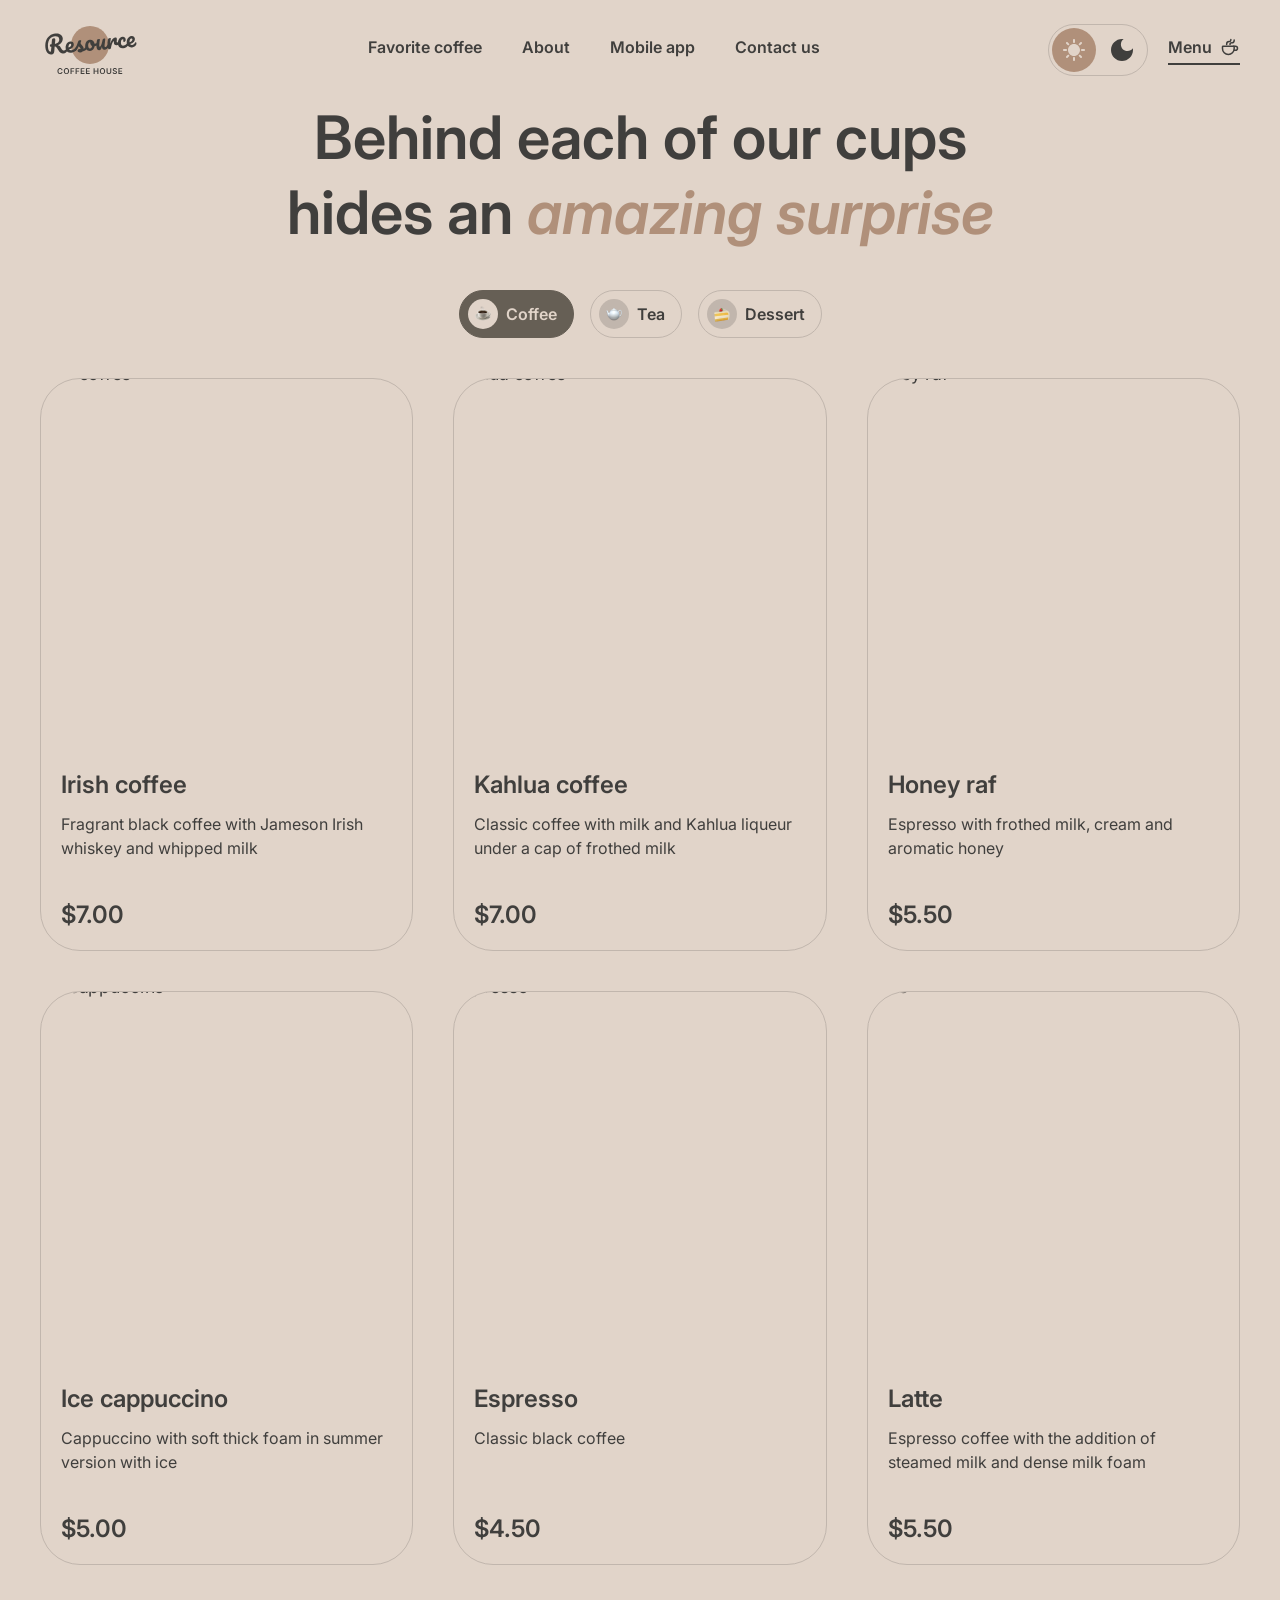
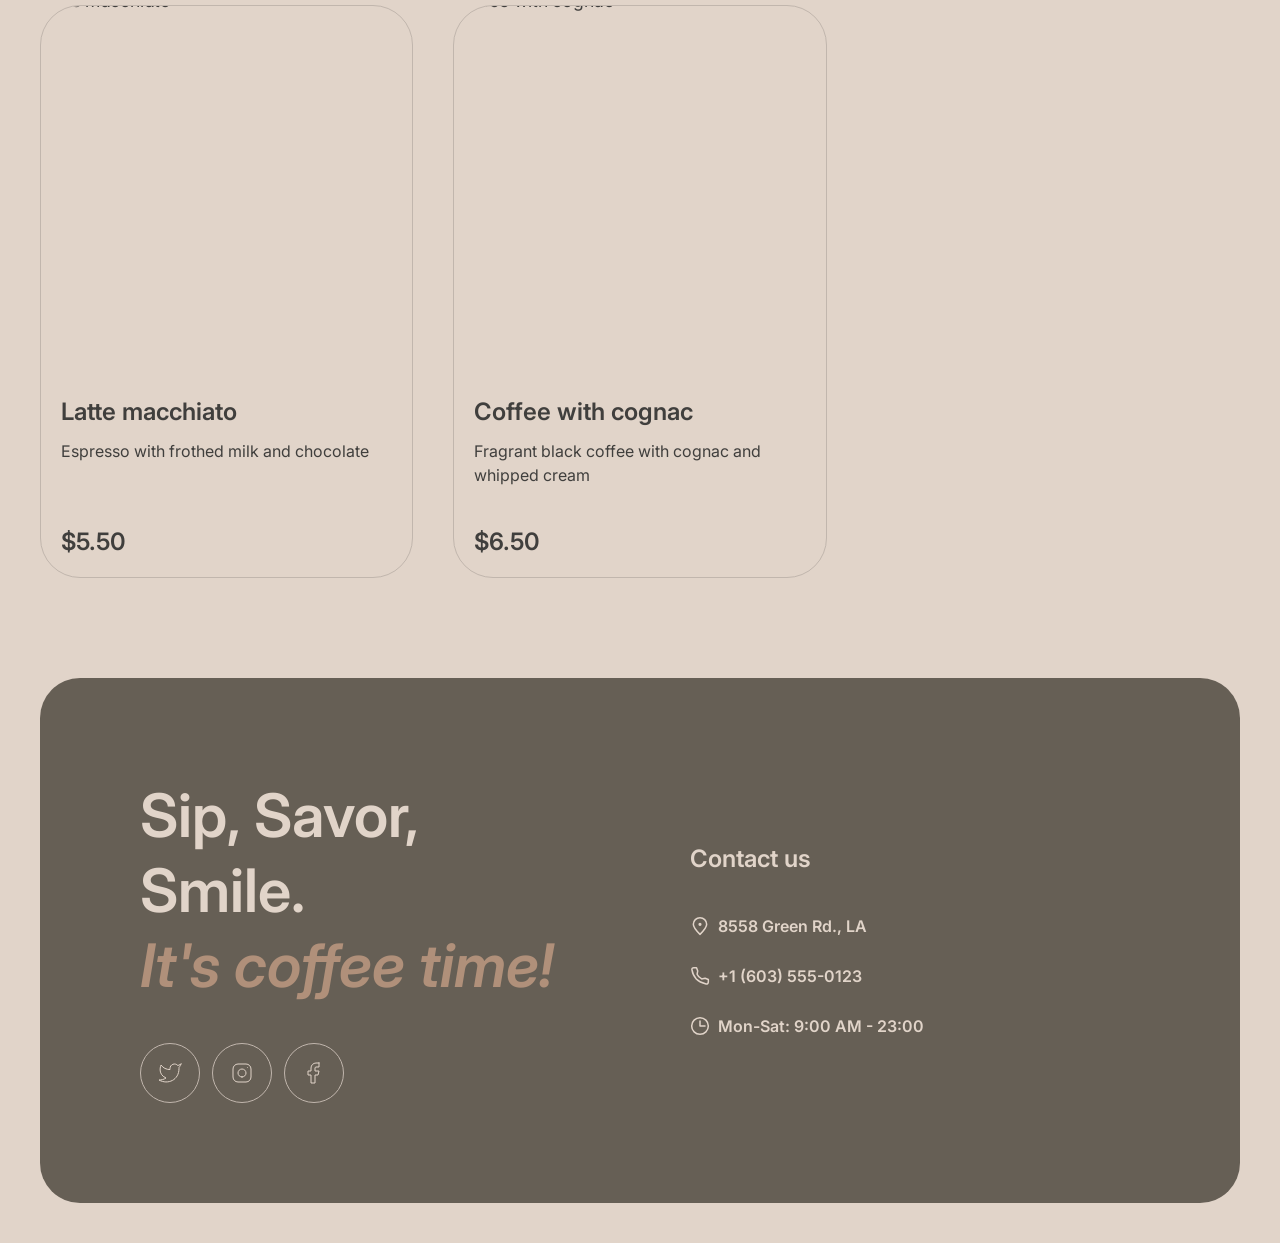
==== commit fcbeedb0: "refactor: tidy asset names" ====
--- a/menu.html
+++ b/menu.html
@@ -4,16 +4,18 @@
     <meta charset="UTF-8" />
     <meta name="viewport" content="width=device-width, initial-scale=1.0" />
     <title>Menu | Coffee House</title>
+    <link rel="icon" href="./images/img-hero.jpg" type="image/jpeg" />
     <link rel="preconnect" href="https://fonts.googleapis.com" />
     <link rel="preconnect" href="https://fonts.gstatic.com" crossorigin />
     <link href="https://fonts.googleapis.com/css2?family=Inter:ital,wght@0,400;0,600;1,600&display=swap" rel="stylesheet" />
     <link rel="stylesheet" href="./styles.css" />
+    <script src="./script.js" defer></script>
   </head>
   <body>
     <header class="header">
       <div class="container header__container">
         <a class="logo" href="./index.html">
-          <img class="logo__image" src="./images/Logo/logo.png" alt="Coffee House" />
+          <img class="logo__image" src="./images/logo/logo-dark.svg" alt="Coffee House" />
         </a>
 
         <nav class="nav">
@@ -35,21 +37,21 @@
 
         <div class="header__controls">
           <div class="theme-switcher">
-            <button class="theme-switcher__button theme-switcher__button--active" type="button">
-              <img class="theme-switcher__icon" src="./images/Icons/Sun-light.svg" alt="" />
-            </button>
-            <button class="theme-switcher__button theme-switcher__button--inactive" type="button">
-              <img class="theme-switcher__icon" src="./images/Icons/Dark.svg" alt="" />
-            </button>
-          </div>
-
-          <span class="menu-link menu-link--active">
+            <button class="theme-switcher__button" type="button" data-theme="light">
+              <img class="theme-switcher__icon" src="./images/icons/sun-light.svg" alt="" />
+            </button>
+            <button class="theme-switcher__button" type="button" data-theme="dark">
+              <img class="theme-switcher__icon" src="./images/icons/moon-dark.svg" alt="" />
+            </button>
+          </div>
+
+          <div class="menu-link menu-link--active">
             Menu
-            <img class="menu-link__icon" src="./images/Icons/coffee-cup.svg" alt="" />
-          </span>
+            <img class="menu-link__icon" src="./images/icons/coffee-cup-dark.svg" alt="" />
+          </div>
 
           <div class="header__burger">
-            <img class="header__burger-image" src="./images/Icons/menu.svg" alt="" />
+            <img class="header__burger-image" src="./images/icons/menu.svg" alt="" />
           </div>
         </div>
       </div>
@@ -64,21 +66,21 @@
 
           <div class="menu__categories">
             <button class="menu__category menu__category--active" type="button" disabled>
-              <span class="menu__category-icon">
-                <img class="menu__category-image" src="./images/Icons/coffee.png" alt="" />
-              </span>
+              <div class="menu__category-icon">
+                <img class="menu__category-image" src="./images/icons/coffee.png" alt="" />
+              </div>
               Coffee
             </button>
             <button class="menu__category menu__category--available" type="button">
-              <span class="menu__category-icon">
-                <img class="menu__category-image" src="./images/Icons/tea.png" alt="" />
-              </span>
+              <div class="menu__category-icon">
+                <img class="menu__category-image" src="./images/icons/tea.png" alt="" />
+              </div>
               Tea
             </button>
             <button class="menu__category menu__category--available" type="button">
-              <span class="menu__category-icon">
-                <img class="menu__category-image" src="./images/Icons/cake.png" alt="" />
-              </span>
+              <div class="menu__category-icon">
+                <img class="menu__category-image" src="./images/icons/cake.png" alt="" />
+              </div>
               Dessert
             </button>
           </div>
@@ -190,7 +192,7 @@
           </div>
 
           <button class="menu__more-button" type="button">
-            <img class="menu__more-icon" src="./images/Icons/refresh.svg" alt="" />
+            <img class="menu__more-icon" src="./images/icons/refresh.svg" alt="" />
           </button>
         </section>
       </div>
@@ -206,18 +208,18 @@
 
           <ul class="socials">
             <li class="socials__item">
-              <a class="socials__link" href="#">
-                <img class="socials__icon socials__icon--twitter" src="./images/Icons/twitter.svg" alt="" />
+              <a class="socials__link" href="https://twitter.com/" target="_blank">
+                <img class="socials__icon socials__icon--twitter" src="./images/icons/twitter-light.svg" alt="" />
               </a>
             </li>
             <li class="socials__item">
-              <a class="socials__link" href="#">
-                <img class="socials__icon socials__icon--instagram" src="./images/Icons/instagram.svg" alt="" />
+              <a class="socials__link" href="https://www.instagram.com/" target="_blank">
+                <img class="socials__icon socials__icon--instagram" src="./images/icons/instagram-light.svg" alt="" />
               </a>
             </li>
             <li class="socials__item">
-              <a class="socials__link" href="#">
-                <img class="socials__icon socials__icon--facebook" src="./images/Icons/facebook.svg" alt="" />
+              <a class="socials__link" href="https://www.facebook.com/" target="_blank">
+                <img class="socials__icon socials__icon--facebook" src="./images/icons/facebook-light.svg" alt="" />
               </a>
             </li>
           </ul>
@@ -228,15 +230,15 @@
 
           <div class="contacts__list">
             <a class="contacts__link" href="https://maps.google.com/?q=8558+Green+Rd,+LA" target="_blank">
-              <img class="contacts__icon" src="./images/Icons/pin-alt.svg" alt="" />
+              <img class="contacts__icon" src="./images/icons/pin-alt.svg" alt="" />
               8558 Green Rd., LA
             </a>
             <a class="contacts__link" href="tel:+16035550123">
-              <img class="contacts__icon" src="./images/Icons/phone.svg" alt="" />
+              <img class="contacts__icon" src="./images/icons/phone.svg" alt="" />
               +1 (603) 555-0123
             </a>
             <p class="contacts__text">
-              <img class="contacts__icon" src="./images/Icons/clock.svg" alt="" />
+              <img class="contacts__icon" src="./images/icons/clock.svg" alt="" />
               Mon-Sat: 9:00 AM - 23:00
             </p>
           </div>
--- a/styles.css
+++ b/styles.css
@@ -10,8 +10,24 @@
   --bg-modal: #e1d4c9;
   --bg-modal-control: #665f55;
 
-  --border-primary: #665f55;
-  --border-inverse: #c1b6ad;
+  --border-primary: #c1b6ad;
+  --border-inverse: #665f55;
+
+  --social-twitter-hover-icon: url("./images/icons/twitter-dark.svg");
+  --social-instagram-hover-icon: url("./images/icons/instagram-dark.svg");
+  --social-facebook-hover-icon: url("./images/icons/facebook-dark.svg");
+
+  --theme-light-inactive-icon: url("./images/icons/sun-dark.svg");
+  --theme-dark-icon: url("./images/icons/moon-dark.svg");
+  --theme-dark-hover-icon: url("./images/icons/moon-light.svg");
+
+  --coffee-cup-icon: url("./images/icons/coffee-cup-dark.svg");
+  --logo-image: url("./images/logo/logo-dark.svg");
+
+  --slider-prev-icon: url("./images/icons/arrow-left-dark.svg");
+  --slider-next-icon: url("./images/icons/arrow-right-dark.svg");
+  --slider-prev-hover-icon: url("./images/icons/arrow-left-light.svg");
+  --slider-next-hover-icon: url("./images/icons/arrow-right-light.svg");
 
   --font-family-main: Inter, sans-serif;
   --font-weight-regular: 400;
@@ -77,6 +93,35 @@
   line-height: var(--line-height-body);
 }
 
+body.theme-dark {
+  --text-primary: #e1d4c9;
+  --text-inverse: #e1d4c9;
+  --text-accent: #b0907a;
+
+  --bg-page: #292826;
+  --bg-container: #403f3d;
+  --bg-button: #292826;
+  --bg-modal: #403f3d;
+  --bg-modal-control: #292826;
+  --bg-overlay: rgba(41, 40, 38, 0.8);
+
+  --border-primary: #665f55;
+  --border-inverse: #c1b6ad;
+
+  --social-twitter-hover-icon: url("./images/icons/twitter-light.svg");
+  --social-instagram-hover-icon: url("./images/icons/instagram-light.svg");
+  --social-facebook-hover-icon: url("./images/icons/facebook-light.svg");
+
+  --theme-light-inactive-icon: url("./images/icons/sun-light.svg");
+  --theme-dark-icon: url("./images/icons/moon-light.svg");
+
+  --coffee-cup-icon: url("./images/icons/coffee-cup-light.svg");
+  --logo-image: url("./images/logo/logo-light.svg");
+
+  --slider-prev-icon: url("./images/icons/arrow-left-light.svg");
+  --slider-next-icon: url("./images/icons/arrow-right-light.svg");
+}
+
 img {
   max-width: 100%;
   display: block;
@@ -129,6 +174,7 @@
 
 .logo__image {
   width: 100%;
+  content: var(--logo-image);
 }
 
 .nav__list {
@@ -190,7 +236,7 @@
   padding: 3px;
   border-width: var(--border-width-default);
   border-style: solid;
-  border-color: var(--border-inverse);
+  border-color: var(--border-primary);
   border-radius: var(--radius-round);
   transition:
     background-color var(--transition-base),
@@ -218,6 +264,14 @@
   height: 22px;
 }
 
+.theme-switcher__button--inactive[data-theme="light"] .theme-switcher__icon {
+  content: var(--theme-light-inactive-icon);
+}
+
+.theme-switcher__button[data-theme="dark"] .theme-switcher__icon {
+  content: var(--theme-dark-icon);
+}
+
 .menu-link {
   display: flex;
   align-items: center;
@@ -227,6 +281,7 @@
 .menu-link__icon {
   width: var(--icon-size-small);
   height: var(--icon-size-small);
+  content: var(--coffee-cup-icon);
 }
 
 .main {
@@ -325,6 +380,7 @@
   display: none;
   width: var(--icon-size-small);
   height: var(--icon-size-small);
+  content: var(--coffee-cup-icon);
 }
 
 .favorite {
@@ -357,7 +413,7 @@
   padding: 0;
   border-width: var(--border-width-default);
   border-style: solid;
-  border-color: var(--border-primary);
+  border-color: var(--border-inverse);
   border-radius: var(--radius-round);
   background-color: transparent;
   cursor: pointer;
@@ -371,6 +427,14 @@
   height: 24px;
 }
 
+.slider__icon--prev {
+  content: var(--slider-prev-icon);
+}
+
+.slider__icon--next {
+  content: var(--slider-next-icon);
+}
+
 .coffee-card {
   display: flex;
   flex-direction: column;
@@ -414,11 +478,11 @@
   width: 40px;
   height: 4px;
   border-radius: var(--radius-round);
+  background-color: var(--border-primary);
+}
+
+.slider-pagination__item--active {
   background-color: var(--border-inverse);
-}
-
-.slider-pagination__item--active {
-  background-color: var(--border-primary);
 }
 
 .about {
@@ -514,7 +578,7 @@
   padding: var(--space-12) var(--space-20);
   border-width: var(--border-width-default);
   border-style: solid;
-  border-color: var(--border-primary);
+  border-color: var(--border-inverse);
   border-radius: var(--radius-round);
   color: var(--text-primary);
   font-weight: var(--font-weight-semibold);
@@ -528,6 +592,14 @@
   flex: 0 0 36px;
   width: 36px;
   height: 36px;
+}
+
+body.theme-dark .store-link__icon--apple {
+  content: url("./images/icons/apple-light.svg");
+}
+
+body.theme-dark .store-link__icon--google {
+  content: url("./images/icons/google-play-light.svg");
 }
 
 .store-link__content {
@@ -593,7 +665,7 @@
   padding: var(--space-8) var(--space-16) var(--space-8) var(--space-8);
   border-width: var(--border-width-default);
   border-style: solid;
-  border-color: var(--border-inverse);
+  border-color: var(--border-primary);
   border-radius: var(--radius-round);
   font-weight: var(--font-weight-semibold);
   cursor: pointer;
@@ -618,7 +690,8 @@
   width: 30px;
   height: 30px;
   border-radius: var(--radius-round);
-  background-color: var(--border-inverse);
+  background-color: var(--border-primary);
+  transition: background-color var(--transition-base);
 }
 
 .menu__category--active .menu__category-icon {
@@ -646,7 +719,7 @@
   padding: 0;
   border-width: var(--border-width-default);
   border-style: solid;
-  border-color: var(--border-primary);
+  border-color: var(--border-inverse);
   border-radius: var(--radius-round);
   background-color: transparent;
 }
@@ -662,7 +735,7 @@
   min-height: 506px;
   border-width: var(--border-width-default);
   border-style: solid;
-  border-color: var(--border-inverse);
+  border-color: var(--border-primary);
   border-radius: var(--radius-40);
   overflow: hidden;
   cursor: pointer;
@@ -761,7 +834,7 @@
   height: 60px;
   border-width: var(--border-width-default);
   border-style: solid;
-  border-color: var(--border-inverse);
+  border-color: var(--border-primary);
   border-radius: var(--radius-round);
   transition:
     background-color var(--transition-base),
@@ -1012,8 +1085,8 @@
     background-color: var(--bg-container);
   }
 
-  .theme-switcher__button--inactive:hover .theme-switcher__icon {
-    content: url("./images/Icons/Moon-light.svg");
+  .theme-switcher__button--inactive[data-theme="dark"]:hover .theme-switcher__icon {
+    content: var(--theme-dark-hover-icon);
   }
 
   .store-link:hover {
@@ -1023,11 +1096,11 @@
   }
 
   .store-link:hover .store-link__icon--apple {
-    content: url("./images/Icons/apple-light.svg");
+    content: url("./images/icons/apple-light.svg");
   }
 
   .store-link:hover .store-link__icon--google {
-    content: url("./images/Icons/google-play-light.svg");
+    content: url("./images/icons/google-play-light.svg");
   }
 
   .slider__button:hover {
@@ -1036,28 +1109,28 @@
   }
 
   .slider__button:hover .slider__icon--prev {
-    content: url("./images/Icons/arrow-left-light.svg");
+    content: var(--slider-prev-hover-icon);
   }
 
   .slider__button:hover .slider__icon--next {
-    content: url("./images/Icons/arrow-right-light.svg");
+    content: var(--slider-next-hover-icon);
   }
 
   .socials__link:hover {
-    background-color: var(--bg-button);
-    border-color: var(--bg-button);
+    background-color: var(--bg-page);
+    border-color: var(--bg-page);
   }
 
   .socials__link:hover .socials__icon--twitter {
-    content: url("./images/Icons/twitter-dark.svg");
+    content: var(--social-twitter-hover-icon);
   }
 
   .socials__link:hover .socials__icon--instagram {
-    content: url("./images/Icons/instagram-dark.svg");
+    content: var(--social-instagram-hover-icon);
   }
 
   .socials__link:hover .socials__icon--facebook {
-    content: url("./images/Icons/facebook-dark.svg");
+    content: var(--social-facebook-hover-icon);
   }
 
   .contacts__link:hover {
@@ -1077,4 +1150,8 @@
     border-color: var(--bg-container);
     color: var(--text-inverse);
   }
-}
+
+  .menu__category--available:hover .menu__category-icon {
+    background-color: var(--bg-page);
+  }
+}
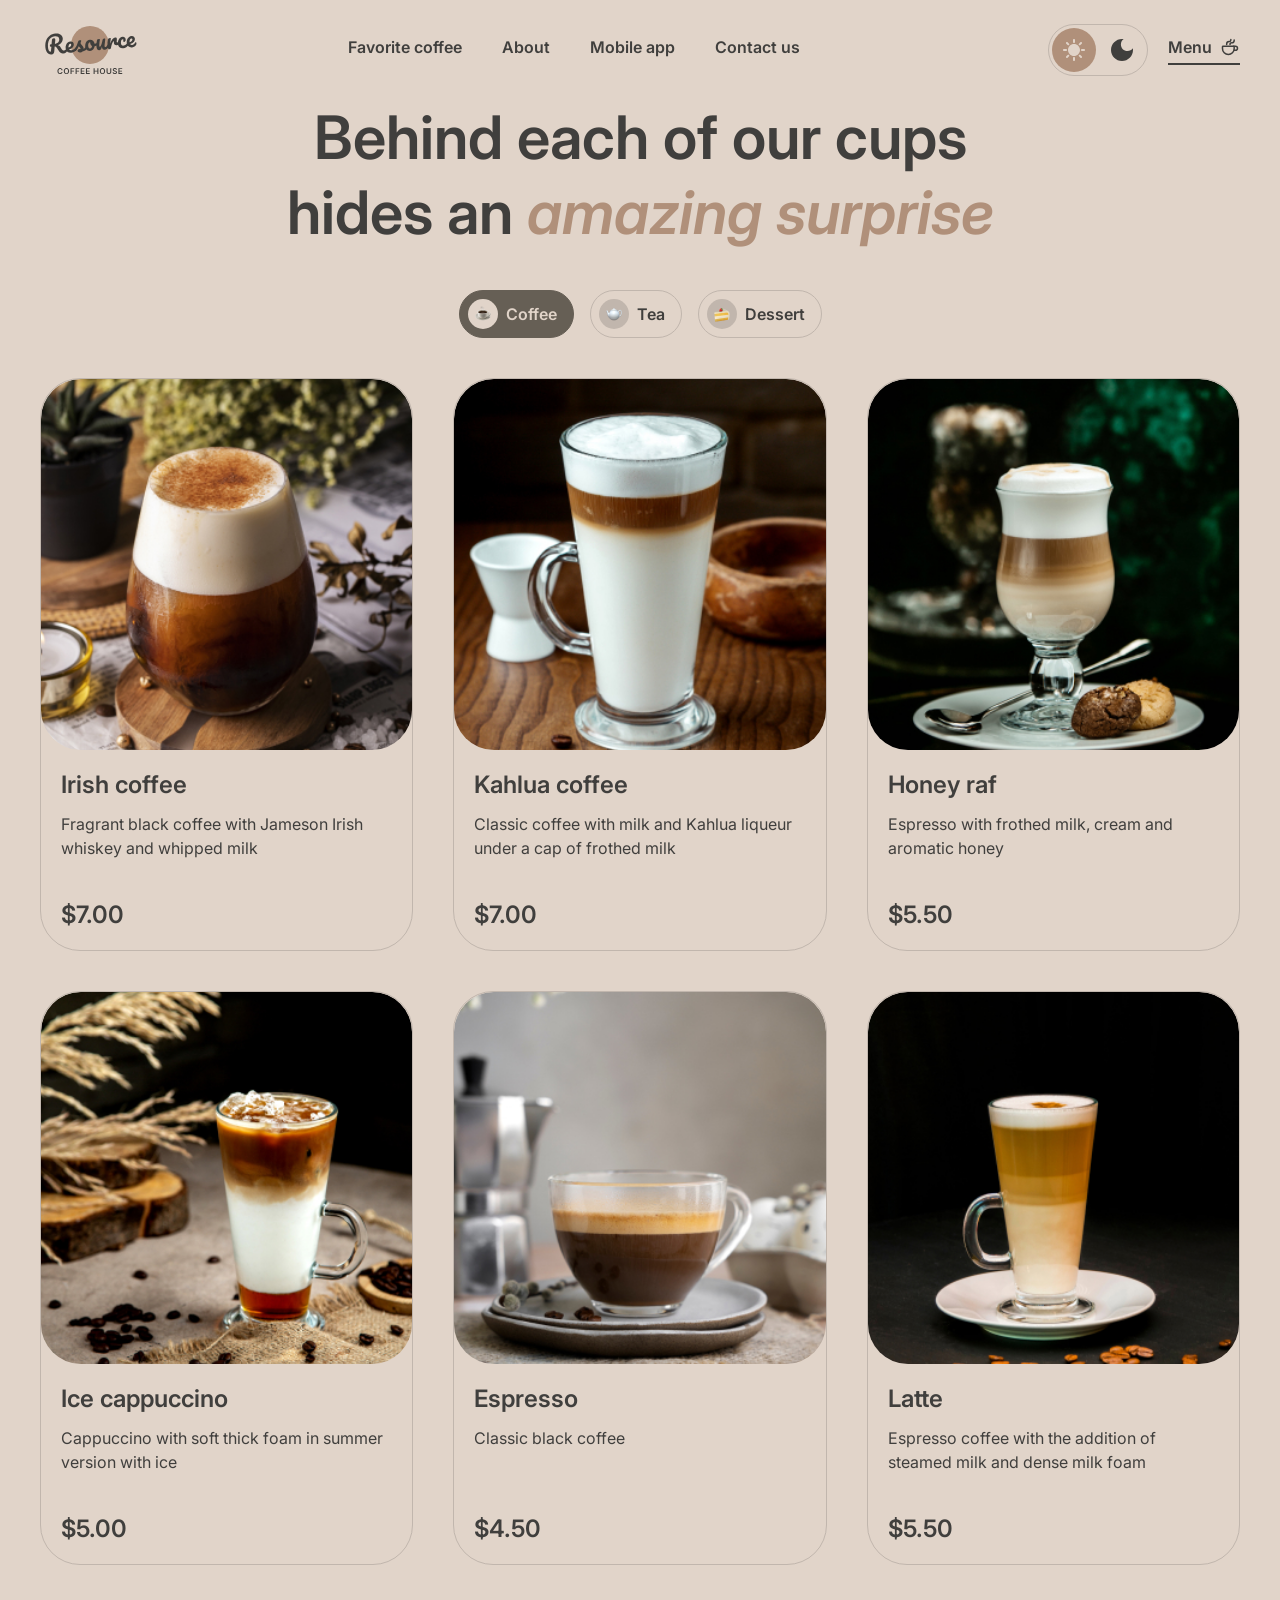
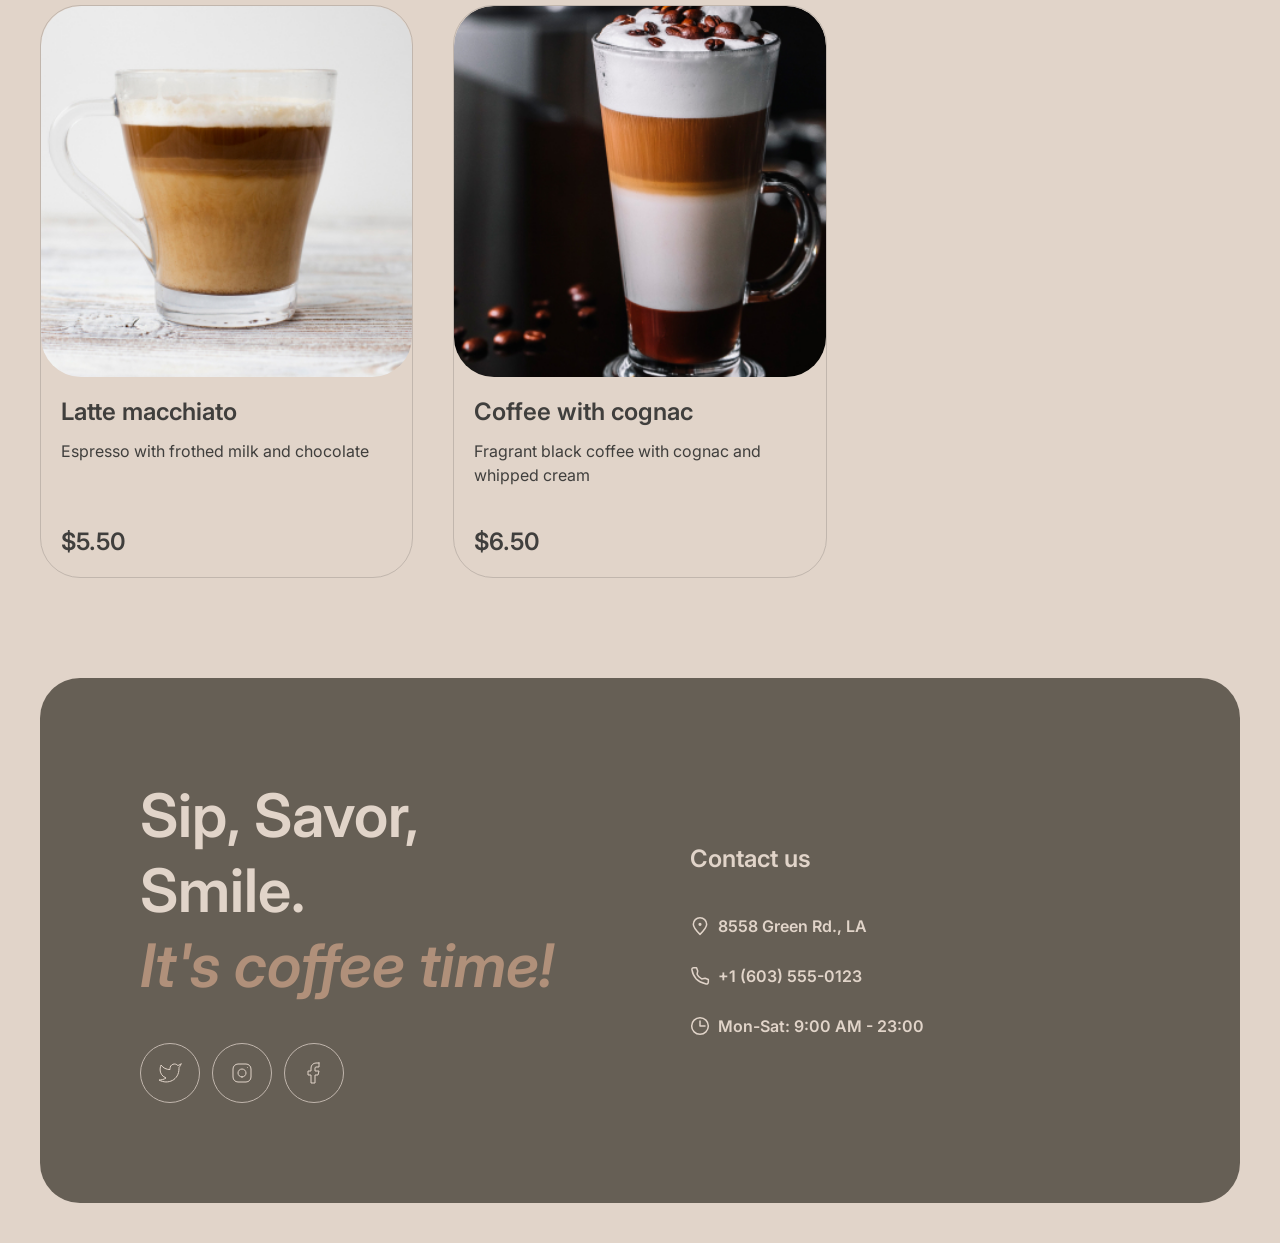
==== commit ba66102f: "feat: add landing page interactivity" ====
--- a/menu.html
+++ b/menu.html
@@ -9,16 +9,18 @@
     <link rel="preconnect" href="https://fonts.gstatic.com" crossorigin />
     <link href="https://fonts.googleapis.com/css2?family=Inter:ital,wght@0,400;0,600;1,600&display=swap" rel="stylesheet" />
     <link rel="stylesheet" href="./styles.css" />
-    <script src="./script.js" defer></script>
+    <script src="./javascript/theme.js" defer></script>
+    <script src="./javascript/burger.js" defer></script>
+    <script src="./javascript/menu.js" defer></script>
   </head>
   <body>
     <header class="header">
       <div class="container header__container">
         <a class="logo" href="./index.html">
-          <img class="logo__image" src="./images/logo/logo-dark.svg" alt="Coffee House" />
+          <img class="logo__image" src="./images/logo/logo-dark.svg" alt="Coffee House">
         </a>
 
-        <nav class="nav">
+        <nav class="nav header__nav">
           <ul class="nav__list">
             <li class="nav__item">
               <a class="nav__link" href="./index.html#favorite">Favorite coffee</a>
@@ -32,27 +34,33 @@
             <li class="nav__item">
               <a class="nav__link" href="#contacts">Contact us</a>
             </li>
+            <li class="nav__item nav__item--mobile-menu">
+              <div class="menu-link menu-link--active menu-link--mobile">
+                Menu
+                <img class="menu-link__icon" src="./images/icons/coffee-cup-dark.svg" alt="">
+              </div>
+            </li>
           </ul>
         </nav>
 
         <div class="header__controls">
           <div class="theme-switcher">
             <button class="theme-switcher__button" type="button" data-theme="light">
-              <img class="theme-switcher__icon" src="./images/icons/sun-light.svg" alt="" />
+              <img class="theme-switcher__icon" src="./images/icons/sun-light.svg" alt="">
             </button>
             <button class="theme-switcher__button" type="button" data-theme="dark">
-              <img class="theme-switcher__icon" src="./images/icons/moon-dark.svg" alt="" />
+              <img class="theme-switcher__icon" src="./images/icons/moon-dark.svg" alt="">
             </button>
           </div>
 
-          <div class="menu-link menu-link--active">
+          <div class="menu-link menu-link--active menu-link--desktop">
             Menu
-            <img class="menu-link__icon" src="./images/icons/coffee-cup-dark.svg" alt="" />
+            <img class="menu-link__icon" src="./images/icons/coffee-cup-dark.svg" alt="">
           </div>
 
-          <div class="header__burger">
-            <img class="header__burger-image" src="./images/icons/menu.svg" alt="" />
-          </div>
+          <button class="header__burger" type="button" aria-label="Open menu" data-burger>
+            <img class="header__burger-image" src="./images/icons/menu.svg" alt="">
+          </button>
         </div>
       </div>
     </header>
@@ -65,134 +73,30 @@
           </h1>
 
           <div class="menu__categories">
-            <button class="menu__category menu__category--active" type="button" disabled>
-              <div class="menu__category-icon">
-                <img class="menu__category-image" src="./images/icons/coffee.png" alt="" />
-              </div>
+            <button class="menu__category menu__category--active" type="button" data-category="coffee" disabled>
+              <span class="menu__category-icon">
+                <img class="menu__category-image" src="./images/icons/coffee.png" alt="">
+              </span>
               Coffee
             </button>
-            <button class="menu__category menu__category--available" type="button">
-              <div class="menu__category-icon">
-                <img class="menu__category-image" src="./images/icons/tea.png" alt="" />
-              </div>
+            <button class="menu__category menu__category--available" type="button" data-category="tea">
+              <span class="menu__category-icon">
+                <img class="menu__category-image" src="./images/icons/tea.png" alt="">
+              </span>
               Tea
             </button>
-            <button class="menu__category menu__category--available" type="button">
-              <div class="menu__category-icon">
-                <img class="menu__category-image" src="./images/icons/cake.png" alt="" />
-              </div>
+            <button class="menu__category menu__category--available" type="button" data-category="dessert">
+              <span class="menu__category-icon">
+                <img class="menu__category-image" src="./images/icons/cake.png" alt="">
+              </span>
               Dessert
             </button>
           </div>
 
-          <div class="menu__cards">
-            <article class="product-card">
-              <div class="product-card__image-wrapper">
-                <img class="product-card__image" src="./images/coffee-1.jpg" alt="Irish coffee" />
-              </div>
-              <div class="product-card__content">
-                <div class="product-card__description">
-                  <h2 class="product-card__title">Irish coffee</h2>
-                  <p class="product-card__text">Fragrant black coffee with Jameson Irish whiskey and whipped milk</p>
-                </div>
-                <p class="product-card__price">$7.00</p>
-              </div>
-            </article>
+          <div class="menu__cards" data-products-grid></div>
 
-            <article class="product-card">
-              <div class="product-card__image-wrapper">
-                <img class="product-card__image" src="./images/coffee-2.jpg" alt="Kahlua coffee" />
-              </div>
-              <div class="product-card__content">
-                <div class="product-card__description">
-                  <h2 class="product-card__title">Kahlua coffee</h2>
-                  <p class="product-card__text">Classic coffee with milk and Kahlua liqueur under a cap of frothed milk</p>
-                </div>
-                <p class="product-card__price">$7.00</p>
-              </div>
-            </article>
-
-            <article class="product-card">
-              <div class="product-card__image-wrapper">
-                <img class="product-card__image" src="./images/coffee-3.jpg" alt="Honey raf" />
-              </div>
-              <div class="product-card__content">
-                <div class="product-card__description">
-                  <h2 class="product-card__title">Honey raf</h2>
-                  <p class="product-card__text">Espresso with frothed milk, cream and aromatic honey</p>
-                </div>
-                <p class="product-card__price">$5.50</p>
-              </div>
-            </article>
-
-            <article class="product-card">
-              <div class="product-card__image-wrapper">
-                <img class="product-card__image" src="./images/coffee-4.jpg" alt="Ice cappuccino" />
-              </div>
-              <div class="product-card__content">
-                <div class="product-card__description">
-                  <h2 class="product-card__title">Ice cappuccino</h2>
-                  <p class="product-card__text">Cappuccino with soft thick foam in summer version with ice</p>
-                </div>
-                <p class="product-card__price">$5.00</p>
-              </div>
-            </article>
-
-            <article class="product-card">
-              <div class="product-card__image-wrapper">
-                <img class="product-card__image" src="./images/coffee-5.jpg" alt="Espresso" />
-              </div>
-              <div class="product-card__content">
-                <div class="product-card__description">
-                  <h2 class="product-card__title">Espresso</h2>
-                  <p class="product-card__text">Classic black coffee</p>
-                </div>
-                <p class="product-card__price">$4.50</p>
-              </div>
-            </article>
-
-            <article class="product-card">
-              <div class="product-card__image-wrapper">
-                <img class="product-card__image" src="./images/coffee-6.jpg" alt="Latte" />
-              </div>
-              <div class="product-card__content">
-                <div class="product-card__description">
-                  <h2 class="product-card__title">Latte</h2>
-                  <p class="product-card__text">Espresso coffee with the addition of steamed milk and dense milk foam</p>
-                </div>
-                <p class="product-card__price">$5.50</p>
-              </div>
-            </article>
-
-            <article class="product-card">
-              <div class="product-card__image-wrapper">
-                <img class="product-card__image" src="./images/coffee-7.jpg" alt="Latte macchiato" />
-              </div>
-              <div class="product-card__content">
-                <div class="product-card__description">
-                  <h2 class="product-card__title">Latte macchiato</h2>
-                  <p class="product-card__text">Espresso with frothed milk and chocolate</p>
-                </div>
-                <p class="product-card__price">$5.50</p>
-              </div>
-            </article>
-
-            <article class="product-card">
-              <div class="product-card__image-wrapper">
-                <img class="product-card__image" src="./images/coffee-8.jpg" alt="Coffee with cognac" />
-              </div>
-              <div class="product-card__content">
-                <div class="product-card__description">
-                  <h2 class="product-card__title">Coffee with cognac</h2>
-                  <p class="product-card__text">Fragrant black coffee with cognac and whipped cream</p>
-                </div>
-                <p class="product-card__price">$6.50</p>
-              </div>
-            </article>
-          </div>
-
-          <button class="menu__more-button" type="button">
-            <img class="menu__more-icon" src="./images/icons/refresh.svg" alt="" />
+          <button class="menu__more-button" type="button" data-show-more>
+            <img class="menu__more-icon" src="./images/icons/refresh.svg" alt="">
           </button>
         </section>
       </div>
@@ -209,17 +113,17 @@
           <ul class="socials">
             <li class="socials__item">
               <a class="socials__link" href="https://twitter.com/" target="_blank">
-                <img class="socials__icon socials__icon--twitter" src="./images/icons/twitter-light.svg" alt="" />
+                <img class="socials__icon socials__icon--twitter" src="./images/icons/twitter-light.svg" alt="">
               </a>
             </li>
             <li class="socials__item">
               <a class="socials__link" href="https://www.instagram.com/" target="_blank">
-                <img class="socials__icon socials__icon--instagram" src="./images/icons/instagram-light.svg" alt="" />
+                <img class="socials__icon socials__icon--instagram" src="./images/icons/instagram-light.svg" alt="">
               </a>
             </li>
             <li class="socials__item">
               <a class="socials__link" href="https://www.facebook.com/" target="_blank">
-                <img class="socials__icon socials__icon--facebook" src="./images/icons/facebook-light.svg" alt="" />
+                <img class="socials__icon socials__icon--facebook" src="./images/icons/facebook-light.svg" alt="">
               </a>
             </li>
           </ul>
@@ -230,20 +134,54 @@
 
           <div class="contacts__list">
             <a class="contacts__link" href="https://maps.google.com/?q=8558+Green+Rd,+LA" target="_blank">
-              <img class="contacts__icon" src="./images/icons/pin-alt.svg" alt="" />
+              <img class="contacts__icon" src="./images/icons/pin-alt.svg" alt="">
               8558 Green Rd., LA
             </a>
             <a class="contacts__link" href="tel:+16035550123">
-              <img class="contacts__icon" src="./images/icons/phone.svg" alt="" />
+              <img class="contacts__icon" src="./images/icons/phone.svg" alt="">
               +1 (603) 555-0123
             </a>
-            <p class="contacts__text">
-              <img class="contacts__icon" src="./images/icons/clock.svg" alt="" />
+            <div class="contacts__text">
+              <img class="contacts__icon" src="./images/icons/clock.svg" alt="">
               Mon-Sat: 9:00 AM - 23:00
-            </p>
+            </div>
           </div>
         </div>
       </div>
     </footer>
+
+    <div class="modal" data-product-modal hidden>
+      <div class="modal__content">
+        <div class="modal__image-wrapper">
+          <img class="modal__image" src="" alt="" data-modal-image>
+        </div>
+        <div class="modal__body">
+          <h2 class="modal__title" data-modal-title></h2>
+          <p class="modal__description" data-modal-description></p>
+          <div class="modal__options">
+            <div class="modal__option-group">
+              <p class="modal__option-title">Size</p>
+              <div class="modal__option-list" data-modal-sizes></div>
+            </div>
+            <div class="modal__option-group">
+              <p class="modal__option-title">Additives</p>
+              <div class="modal__option-list" data-modal-additives></div>
+            </div>
+          </div>
+          <div class="modal__total">
+            <p class="modal__total-label">Total:</p>
+            <p class="modal__price" data-modal-price></p>
+          </div>
+          <div class="modal__note">
+            <img class="modal__note-icon" src="./images/icons/info-empty-dark.svg" alt="">
+            <p class="modal__note-text">
+              The cost is not final. Download our mobile app to see the final price and place your order.
+              Earn loyalty points and enjoy your favorite coffee with up to 20% discount.
+            </p>
+          </div>
+          <button class="modal__close-button" type="button" data-modal-close>Close</button>
+        </div>
+      </div>
+    </div>
   </body>
 </html>
--- a/styles.css
+++ b/styles.css
@@ -7,9 +7,9 @@
   --bg-page: #e1d4c9;
   --bg-container: #665f55;
   --bg-button: #e1d4c9;
+  --bg-overlay: rgba(64, 63, 61, 0.8);
   --bg-modal: #e1d4c9;
   --bg-modal-control: #665f55;
-
   --border-primary: #c1b6ad;
   --border-inverse: #665f55;
 
@@ -22,6 +22,9 @@
   --theme-dark-hover-icon: url("./images/icons/moon-light.svg");
 
   --coffee-cup-icon: url("./images/icons/coffee-cup-dark.svg");
+  --burger-icon: url("./images/icons/menu.svg");
+  --burger-close-icon: url("./images/icons/close-dark.svg");
+  --info-icon: url("./images/icons/info-empty-dark.svg");
   --logo-image: url("./images/logo/logo-dark.svg");
 
   --slider-prev-icon: url("./images/icons/arrow-left-dark.svg");
@@ -39,9 +42,12 @@
   --line-height-body: 1.5;
   --hero-image-height-desktop: 644px;
   --hero-image-height-mobile: 552px;
+  --header-row-height: 60px;
+  --header-menu-bottom-offset: 60px;
 
   --font-size-body: 16px;
   --font-size-caption: 10px;
+  --line-height-caption: 1.4;
   --font-size-card-title: 24px;
   --line-height-card-title: 1.25;
   --font-size-heading-mobile: 32px;
@@ -58,13 +64,8 @@
   --space-14: 14px;
   --space-16: 16px;
   --space-20: 20px;
-  --space-24: 24px;
-  --space-28: 28px;
-  --space-32: 32px;
-  --space-36: 36px;
   --space-40: 40px;
   --space-60: 60px;
-  --space-80: 80px;
   --space-100: 100px;
 
   --container-width: 1360px;
@@ -75,8 +76,12 @@
   --transition-base: 0.3s ease;
 }
 
-* {
+*,
+*::before,
+*::after {
   box-sizing: border-box;
+  margin: 0;
+  padding: 0;
 }
 
 html {
@@ -84,7 +89,6 @@
 }
 
 body {
-  margin: 0;
   background-color: var(--bg-page);
   color: var(--text-primary);
   font-family: var(--font-family-main);
@@ -93,6 +97,10 @@
   line-height: var(--line-height-body);
 }
 
+.body--locked {
+  overflow: hidden;
+}
+
 body.theme-dark {
   --text-primary: #e1d4c9;
   --text-inverse: #e1d4c9;
@@ -101,10 +109,9 @@
   --bg-page: #292826;
   --bg-container: #403f3d;
   --bg-button: #292826;
-  --bg-modal: #403f3d;
-  --bg-modal-control: #292826;
   --bg-overlay: rgba(41, 40, 38, 0.8);
-
+  --bg-modal: var(--bg-container);
+  --bg-modal-control: var(--bg-page);
   --border-primary: #665f55;
   --border-inverse: #c1b6ad;
 
@@ -116,6 +123,9 @@
   --theme-dark-icon: url("./images/icons/moon-light.svg");
 
   --coffee-cup-icon: url("./images/icons/coffee-cup-light.svg");
+  --burger-icon: url("./images/icons/menu-light.svg");
+  --burger-close-icon: url("./images/icons/close-light.svg");
+  --info-icon: url("./images/icons/info-empty-light.svg");
   --logo-image: url("./images/logo/logo-light.svg");
 
   --slider-prev-icon: url("./images/icons/arrow-left-light.svg");
@@ -133,12 +143,17 @@
 }
 
 button {
-  margin: 0;
-  padding: 0;
+  padding-top: 0;
+  padding-right: 0;
+  padding-bottom: 0;
+  padding-left: 0;
   border: 0;
-  background: none;
-  font: inherit;
-  color: inherit;
+  background-color: transparent;
+  color: var(--text-primary);
+  font-family: var(--font-family-main);
+  font-size: var(--font-size-body);
+  font-weight: var(--font-weight-regular);
+  line-height: var(--line-height-body);
 }
 
 .container {
@@ -149,15 +164,17 @@
 .header {
   display: flex;
   justify-content: center;
-  margin: var(--space-20) 0;
-  padding: 0 var(--space-40);
+  padding: var(--space-20) var(--space-40);
 }
 
 .main,
 .footer {
   display: flex;
   justify-content: center;
-  padding: 0 var(--space-40);
+  padding-top: 0;
+  padding-right: var(--space-40);
+  padding-bottom: 0;
+  padding-left: var(--space-40);
 }
 
 .header__container {
@@ -180,8 +197,10 @@
 .nav__list {
   display: flex;
   gap: var(--space-40);
-  margin: 0;
-  padding: 0;
+  padding-top: 0;
+  padding-right: 0;
+  padding-bottom: 0;
+  padding-left: 0;
   list-style: none;
 }
 
@@ -219,13 +238,20 @@
   height: 44px;
   border-width: var(--border-width-default);
   border-style: solid;
-  border-color: var(--border-primary);
+  border-color: var(--border-inverse);
   border-radius: var(--radius-round);
 }
 
 .header__burger-image {
   width: 18px;
-  height: 10px;
+  height: 14px;
+  content: var(--burger-icon);
+}
+
+.header--menu-open .header__burger-image {
+  width: 16px;
+  height: 16px;
+  content: var(--burger-close-icon);
 }
 
 .theme-switcher {
@@ -233,7 +259,10 @@
   align-items: center;
   gap: var(--space-4);
   height: 52px;
-  padding: 3px;
+  padding-top: 3px;
+  padding-right: 3px;
+  padding-bottom: 3px;
+  padding-left: 3px;
   border-width: var(--border-width-default);
   border-style: solid;
   border-color: var(--border-primary);
@@ -278,6 +307,10 @@
   gap: var(--space-8);
 }
 
+.menu-link--mobile {
+  display: none;
+}
+
 .menu-link__icon {
   width: var(--icon-size-small);
   height: var(--icon-size-small);
@@ -295,7 +328,6 @@
 }
 
 .section-title {
-  margin: 0;
   font-size: var(--font-size-heading-desktop);
   font-weight: var(--font-weight-semibold);
   line-height: var(--line-height-heading-tablet);
@@ -334,7 +366,6 @@
 }
 
 .hero__title {
-  margin: 0;
   font-size: var(--font-size-hero-desktop);
   font-weight: var(--font-weight-semibold);
   line-height: var(--line-height-heading);
@@ -350,7 +381,6 @@
 }
 
 .hero__text {
-  margin: 0;
   font-size: var(--font-size-body);
   font-weight: var(--font-weight-regular);
   line-height: var(--line-height-body);
@@ -364,7 +394,10 @@
   justify-content: center;
   gap: var(--space-8);
   min-width: 200px;
-  padding: var(--space-20);
+  padding-top: var(--space-20);
+  padding-right: var(--space-20);
+  padding-bottom: var(--space-20);
+  padding-left: var(--space-20);
   border-radius: var(--radius-round);
   background-color: var(--bg-button);
   color: var(--text-primary);
@@ -410,7 +443,10 @@
   justify-content: center;
   width: 60px;
   height: 60px;
-  padding: 0;
+  padding-top: 0;
+  padding-right: 0;
+  padding-bottom: 0;
+  padding-left: 0;
   border-width: var(--border-width-default);
   border-style: solid;
   border-color: var(--border-inverse);
@@ -442,6 +478,11 @@
   gap: var(--space-20);
   max-width: 480px;
   text-align: center;
+  transition: opacity var(--transition-base);
+}
+
+.coffee-card--hidden {
+  opacity: 0;
 }
 
 .coffee-card__content {
@@ -451,15 +492,9 @@
 }
 
 .coffee-card__title {
-  margin: 0;
   font-size: var(--font-size-card-title);
   font-weight: var(--font-weight-semibold);
   line-height: var(--line-height-card-title);
-}
-
-.coffee-card__text,
-.coffee-card__price {
-  margin: 0;
 }
 
 .coffee-card__price {
@@ -557,7 +592,6 @@
 }
 
 .mobile-app__text {
-  margin: 0;
   font-size: var(--font-size-body);
   font-weight: var(--font-weight-regular);
   line-height: var(--line-height-body);
@@ -575,7 +609,10 @@
   gap: var(--space-8);
   width: 200px;
   min-height: 64px;
-  padding: var(--space-12) var(--space-20);
+  padding-top: var(--space-12);
+  padding-right: var(--space-20);
+  padding-bottom: var(--space-12);
+  padding-left: var(--space-20);
   border-width: var(--border-width-default);
   border-style: solid;
   border-color: var(--border-inverse);
@@ -609,7 +646,7 @@
 
 .store-link__caption {
   font-size: var(--font-size-caption);
-  line-height: 1.4;
+  line-height: var(--line-height-caption);
 }
 
 .store-link__name {
@@ -636,7 +673,6 @@
 
 .menu__title {
   max-width: 800px;
-  margin: 0;
   font-size: var(--font-size-heading-desktop);
   font-weight: var(--font-weight-semibold);
   line-height: var(--line-height-heading-tablet);
@@ -662,7 +698,10 @@
   justify-content: center;
   gap: var(--space-8);
   min-height: 46px;
-  padding: var(--space-8) var(--space-16) var(--space-8) var(--space-8);
+  padding-top: var(--space-8);
+  padding-right: var(--space-16);
+  padding-bottom: var(--space-8);
+  padding-left: var(--space-8);
   border-width: var(--border-width-default);
   border-style: solid;
   border-color: var(--border-primary);
@@ -716,7 +755,10 @@
   justify-content: center;
   width: 60px;
   height: 60px;
-  padding: 0;
+  padding-top: 0;
+  padding-right: 0;
+  padding-bottom: 0;
+  padding-left: 0;
   border-width: var(--border-width-default);
   border-style: solid;
   border-color: var(--border-inverse);
@@ -762,7 +804,10 @@
   flex-grow: 1;
   min-width: 0;
   gap: var(--space-40);
-  padding: var(--space-20);
+  padding-top: var(--space-20);
+  padding-right: var(--space-20);
+  padding-bottom: var(--space-20);
+  padding-left: var(--space-20);
 }
 
 .product-card__description {
@@ -772,14 +817,12 @@
 }
 
 .product-card__title {
-  margin: 0;
   font-size: var(--font-size-card-title);
   font-weight: var(--font-weight-semibold);
   line-height: var(--line-height-card-title);
 }
 
 .product-card__text {
-  margin: 0;
   font-size: var(--font-size-body);
   line-height: var(--line-height-body);
 }
@@ -791,12 +834,167 @@
   line-height: var(--line-height-card-title);
 }
 
+.modal {
+  position: fixed;
+  inset: 0;
+  z-index: 10;
+  display: flex;
+  align-items: center;
+  justify-content: center;
+  padding-top: var(--space-40);
+  padding-right: var(--space-40);
+  padding-bottom: var(--space-40);
+  padding-left: var(--space-40);
+  background-color: var(--bg-overlay);
+}
+
+.modal[hidden] {
+  display: none;
+}
+
+.modal__content {
+  display: grid;
+  grid-template-columns: 310px minmax(0, 1fr);
+  gap: var(--space-20);
+  width: min(100%, 800px);
+  padding-top: var(--space-16);
+  padding-right: var(--space-16);
+  padding-bottom: var(--space-16);
+  padding-left: var(--space-16);
+  border-radius: var(--radius-40);
+  background-color: var(--bg-modal);
+  color: var(--text-primary);
+}
+
+.modal__image-wrapper {
+  width: 100%;
+  aspect-ratio: 1;
+  border-radius: var(--radius-40);
+  overflow: hidden;
+}
+
+.modal__image {
+  width: 100%;
+  height: 100%;
+  object-fit: cover;
+}
+
+.modal__body {
+  display: flex;
+  flex-direction: column;
+  gap: var(--space-20);
+}
+
+.modal__title {
+  font-size: var(--font-size-card-title);
+  font-weight: var(--font-weight-semibold);
+  line-height: var(--line-height-card-title);
+}
+
+.modal__options,
+.modal__option-group {
+  display: flex;
+  flex-direction: column;
+  gap: var(--space-20);
+}
+
+.modal__option-list {
+  display: flex;
+  flex-wrap: wrap;
+  gap: var(--space-8);
+}
+
+.modal__option-button {
+  display: flex;
+  align-items: center;
+  gap: var(--space-8);
+  min-height: 46px;
+  padding-top: var(--space-8);
+  padding-right: var(--space-16);
+  padding-bottom: var(--space-8);
+  padding-left: var(--space-8);
+  border-width: var(--border-width-default);
+  border-style: solid;
+  border-color: var(--border-primary);
+  border-radius: var(--radius-round);
+  font-weight: var(--font-weight-semibold);
+  cursor: pointer;
+}
+
+.modal__option-button--active {
+  background-color: var(--bg-container);
+  border-color: var(--bg-container);
+  color: var(--text-inverse);
+}
+
+.modal__option-mark {
+  display: flex;
+  align-items: center;
+  justify-content: center;
+  width: 30px;
+  height: 30px;
+  border-radius: var(--radius-round);
+  background-color: var(--border-primary);
+}
+
+.modal__option-button--active .modal__option-mark {
+  background-color: var(--bg-page);
+  color: var(--text-primary);
+}
+
+.modal__total {
+  display: flex;
+  align-items: center;
+  justify-content: space-between;
+  gap: var(--space-20);
+}
+
+.modal__total-label,
+.modal__price {
+  font-size: var(--font-size-card-title);
+  font-weight: var(--font-weight-semibold);
+  line-height: var(--line-height-card-title);
+}
+
+.modal__note {
+  display: flex;
+  gap: var(--space-8);
+  padding-top: var(--space-12);
+  border-top-width: var(--border-width-default);
+  border-top-style: solid;
+  border-top-color: var(--border-primary);
+  font-size: var(--font-size-caption);
+  font-weight: var(--font-weight-semibold);
+  line-height: var(--line-height-caption);
+}
+
+.modal__note-icon {
+  flex: 0 0 var(--icon-size-small);
+  width: var(--icon-size-small);
+  height: var(--icon-size-small);
+  content: var(--info-icon);
+}
+
+.modal__close-button {
+  width: 100%;
+  min-height: 44px;
+  border-width: var(--border-width-default);
+  border-style: solid;
+  border-color: var(--bg-modal-control);
+  border-radius: var(--radius-round);
+  font-weight: var(--font-weight-semibold);
+  cursor: pointer;
+}
+
 .footer__container {
   display: flex;
   justify-content: space-between;
   gap: var(--space-100);
   margin-bottom: var(--space-40);
-  padding: var(--space-100);
+  padding-top: var(--space-100);
+  padding-right: var(--space-100);
+  padding-bottom: var(--space-100);
+  padding-left: var(--space-100);
   border-radius: var(--radius-40);
   background-color: var(--bg-container);
   color: var(--text-inverse);
@@ -809,10 +1007,6 @@
   gap: var(--space-40);
 }
 
-.footer__title {
-  margin: 0;
-}
-
 .footer__title-accent {
   color: var(--text-accent);
   font-style: var(--font-style-accent);
@@ -821,8 +1015,10 @@
 .socials {
   display: flex;
   gap: var(--space-12);
-  margin: 0;
-  padding: 0;
+  padding-top: 0;
+  padding-right: 0;
+  padding-bottom: 0;
+  padding-left: 0;
   list-style: none;
 }
 
@@ -855,7 +1051,6 @@
 }
 
 .contacts__title {
-  margin: 0;
   font-size: var(--font-size-card-title);
   font-weight: var(--font-weight-semibold);
   line-height: var(--line-height-card-title);
@@ -872,7 +1067,6 @@
   display: flex;
   align-items: center;
   gap: var(--space-8);
-  margin: 0;
   font-size: var(--font-size-body);
   font-weight: var(--font-weight-semibold);
   line-height: var(--line-height-body);
@@ -942,11 +1136,64 @@
     display: none;
   }
 
-  .nav {
+  .header__nav {
     display: none;
   }
 
-  .menu-link {
+  .header--menu-open {
+    min-height: 100vh;
+  }
+
+  .header--menu-open .header__container {
+    flex-wrap: wrap;
+    align-content: flex-start;
+  }
+
+  .header--menu-open .logo {
+    order: 1;
+  }
+
+  .header--menu-open .header__controls {
+    order: 2;
+  }
+
+  .header--menu-open .header__nav {
+    order: 3;
+    display: flex;
+    align-items: center;
+    justify-content: center;
+    width: 100%;
+    height: calc(100vh - var(--space-20) - var(--space-20) - var(--header-row-height) - var(--header-menu-bottom-offset));
+  }
+
+  .header--menu-open .nav__list {
+    flex-direction: column;
+    align-items: center;
+    gap: var(--space-60);
+  }
+
+  .header--menu-open .nav__item--mobile-menu {
+    margin-top: var(--space-40);
+  }
+
+  .header--menu-open .menu-link--mobile {
+    display: flex;
+    justify-content: center;
+    gap: var(--space-16);
+  }
+
+  .header--menu-open .nav__link,
+  .header--menu-open .menu-link--mobile {
+    font-size: var(--font-size-heading-mobile);
+    line-height: var(--line-height-heading-tablet);
+  }
+
+  .header--menu-open .menu-link--mobile .menu-link__icon {
+    width: var(--space-40);
+    height: var(--space-40);
+  }
+
+  .menu-link--desktop {
     display: none;
   }
 
@@ -957,7 +1204,10 @@
   .footer__container {
     flex-direction: column;
     gap: var(--space-100);
-    padding: var(--space-100) var(--space-60);
+    padding-top: var(--space-100);
+    padding-right: var(--space-60);
+    padding-bottom: var(--space-100);
+    padding-left: var(--space-60);
   }
 
   .contacts {
@@ -970,21 +1220,50 @@
   }
 }
 
+@media (min-width: 769px) and (max-width: 992px) {
+  .header__nav {
+    display: flex;
+  }
+
+  .menu-link--desktop {
+    display: flex;
+  }
+
+  .header__burger {
+    display: none;
+  }
+}
+
 @media (max-width: 768px) {
   .product-card:nth-child(n + 5) {
     display: none;
   }
 
+  .menu__cards--expanded .product-card:nth-child(n + 5) {
+    display: flex;
+  }
+
   .menu__more-button {
     display: flex;
   }
+
+  .menu__more-button--hidden {
+    display: none;
+  }
 }
 
 @media (max-width: 767px) {
-  .header,
+  .header {
+    padding-right: var(--space-16);
+    padding-left: var(--space-16);
+  }
+
   .main,
   .footer {
-    padding: 0 var(--space-16);
+    padding-top: 0;
+    padding-right: var(--space-16);
+    padding-bottom: 0;
+    padding-left: var(--space-16);
   }
 
   .main__container {
@@ -1049,7 +1328,10 @@
   .footer__container {
     gap: var(--space-40);
     margin-bottom: var(--space-40);
-    padding: var(--space-60) var(--space-16);
+    padding-top: var(--space-60);
+    padding-right: var(--space-16);
+    padding-bottom: var(--space-60);
+    padding-left: var(--space-16);
   }
 
   .menu__categories {
@@ -1065,6 +1347,22 @@
     width: auto;
     margin: 0 var(--space-20);
   }
+
+  .modal {
+    padding-top: var(--space-16);
+    padding-right: var(--space-16);
+    padding-bottom: var(--space-16);
+    padding-left: var(--space-16);
+  }
+
+  .modal__content {
+    grid-template-columns: 1fr;
+  }
+
+  .modal__image-wrapper {
+    display: none;
+  }
+
 }
 
 @media (hover: hover) {
